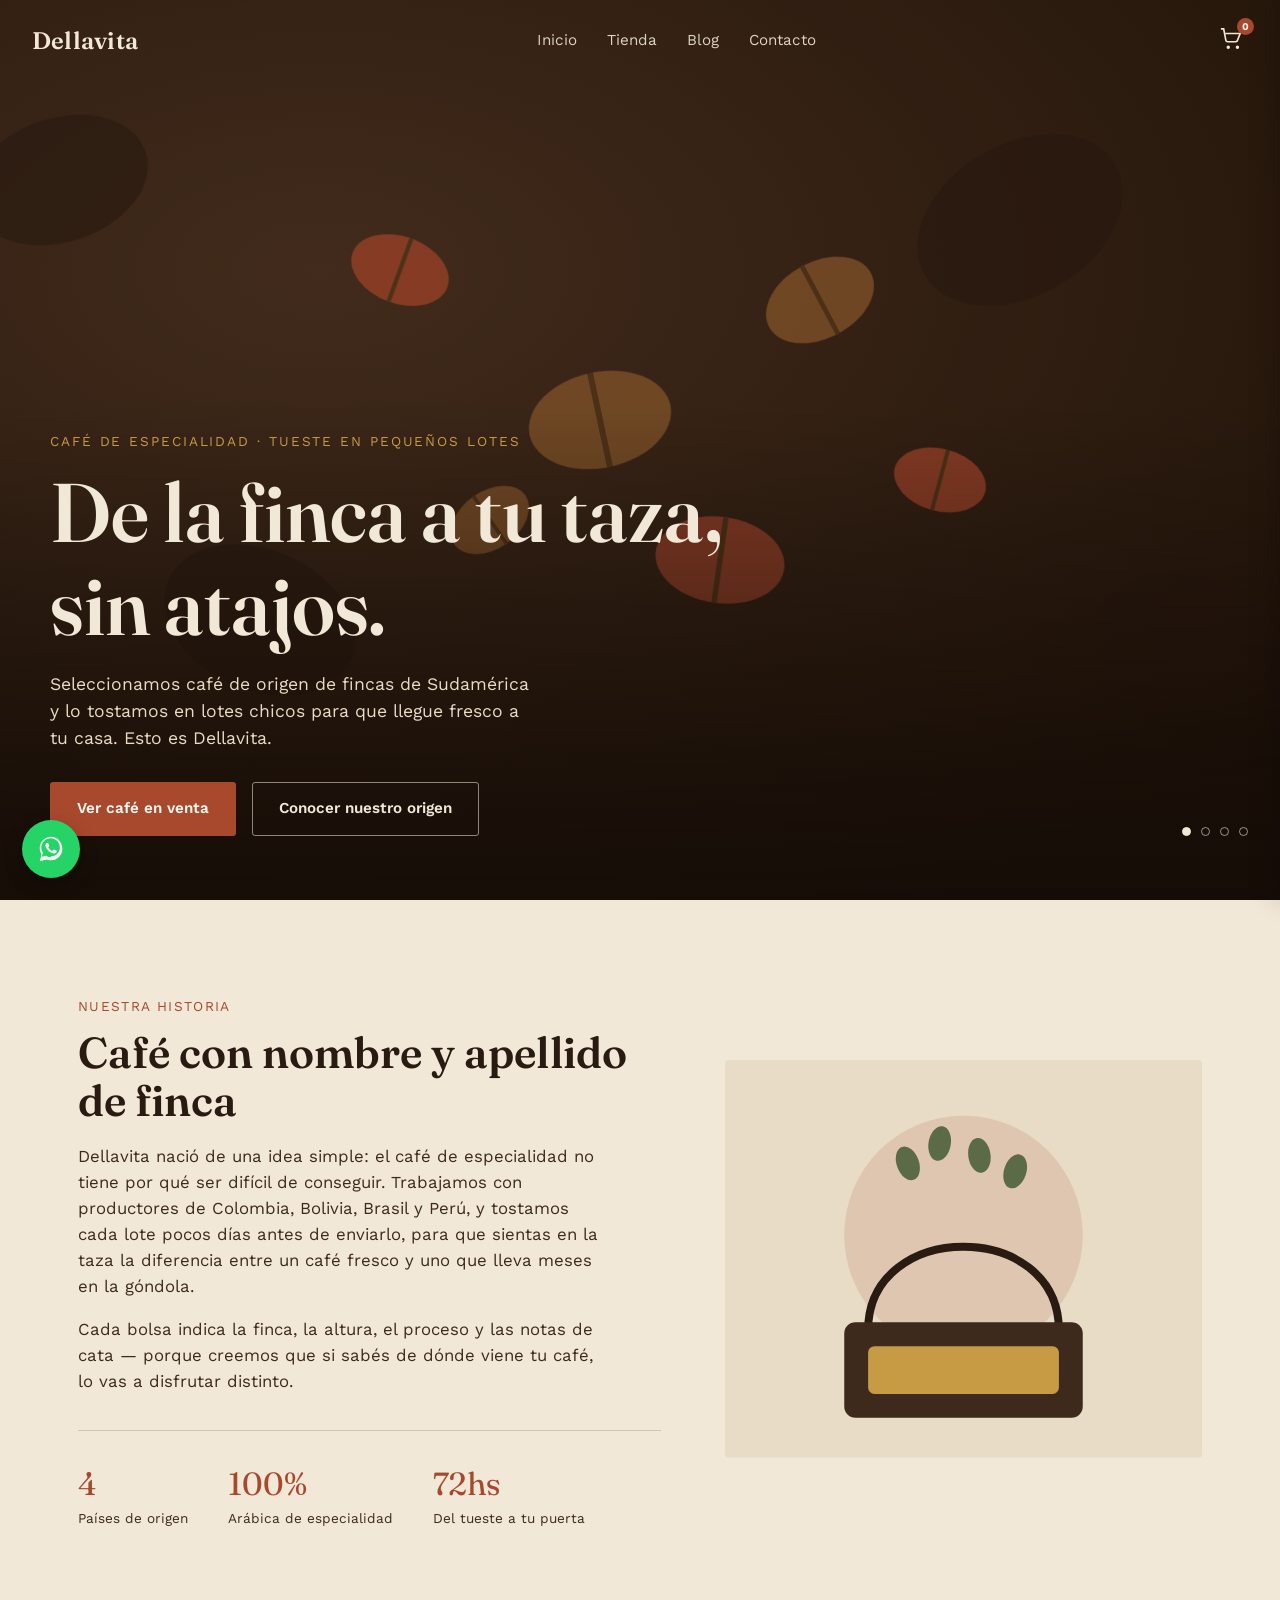
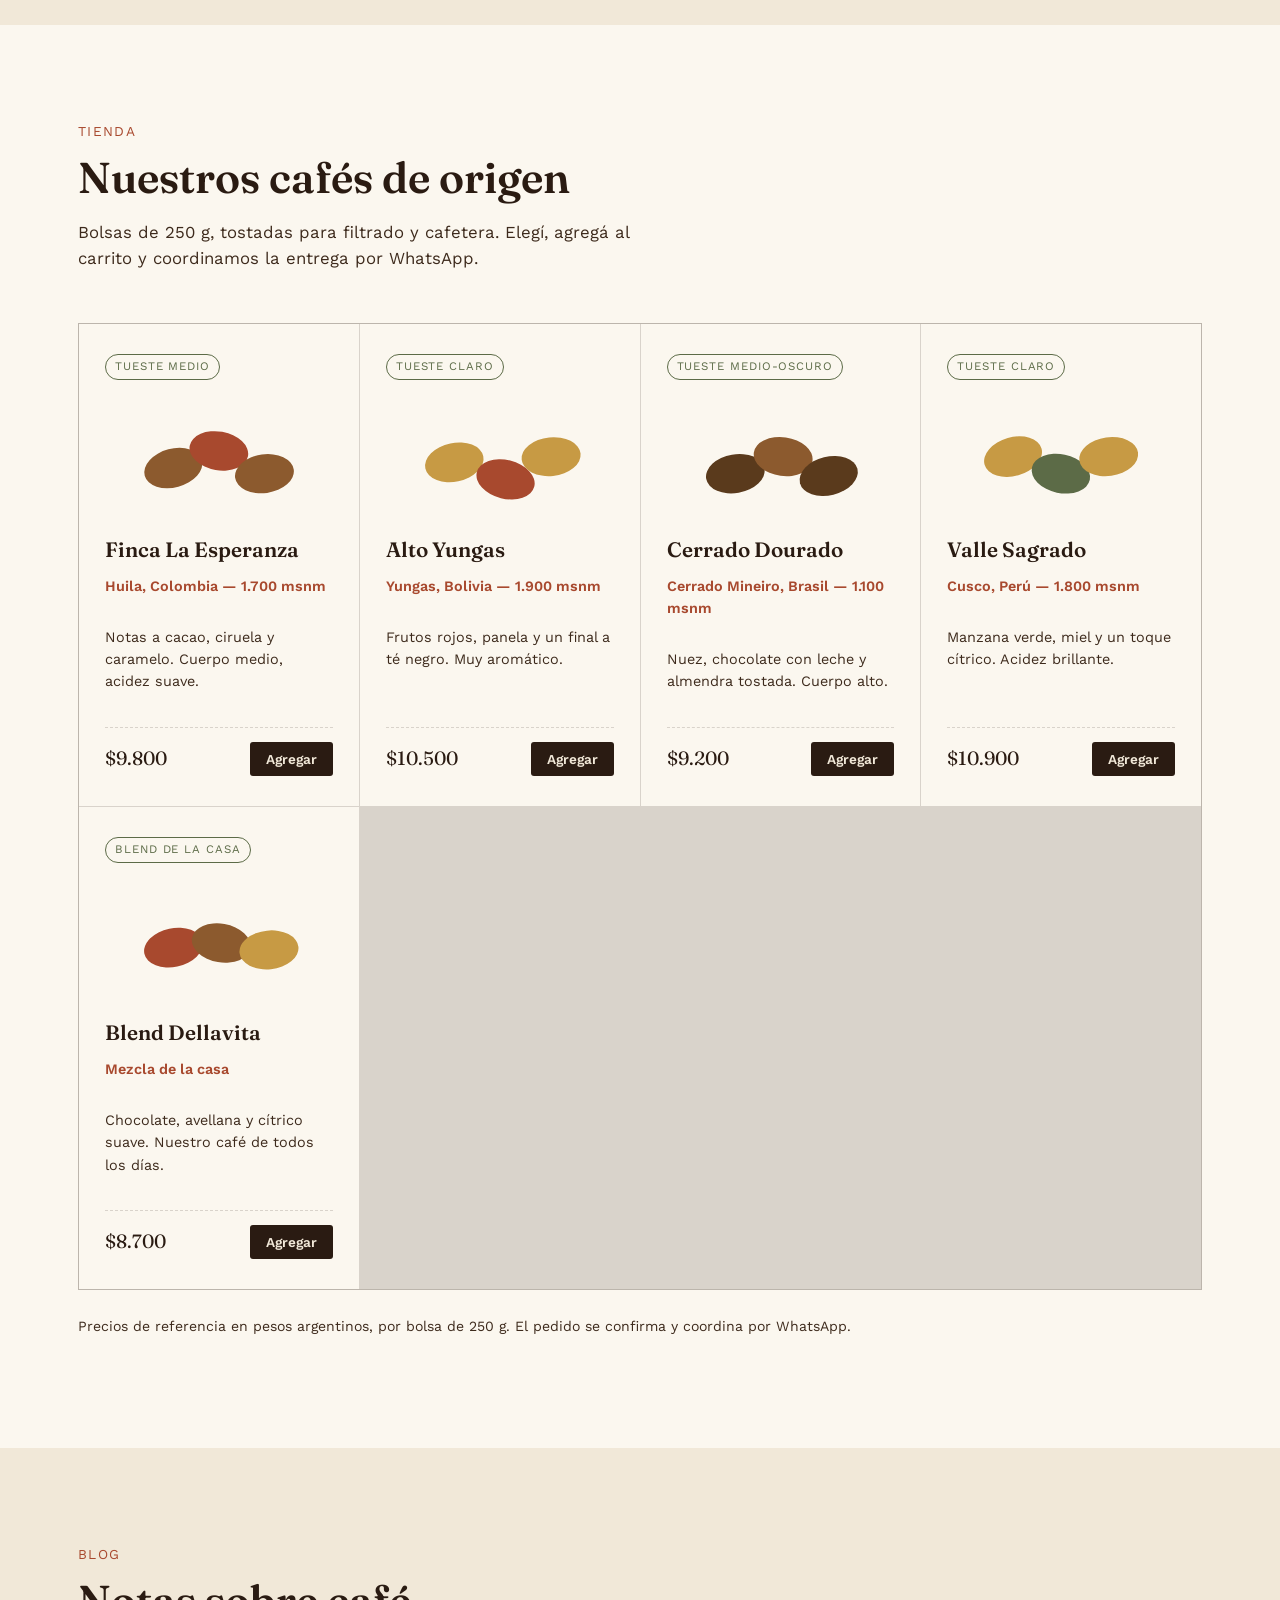
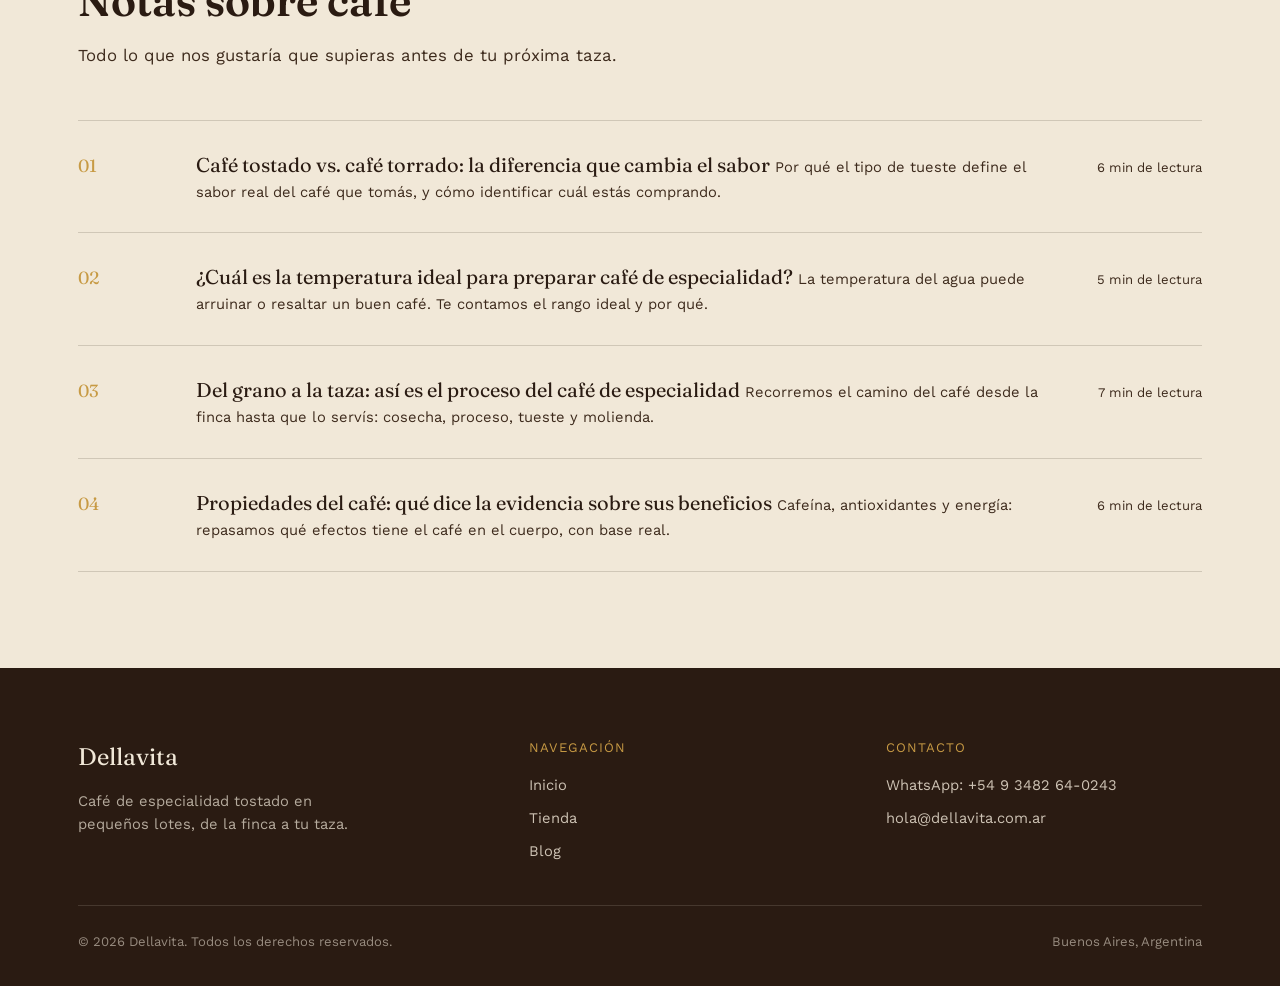
==== index.html @ b0b63f9c "Add files via upload" ====
<!DOCTYPE html>
<html lang="es-AR">
<head>
<meta charset="UTF-8">
<meta name="viewport" content="width=device-width, initial-scale=1.0">
<title>Dellavita | Café de especialidad de origen — de la finca a tu taza</title>
<meta name="description" content="Dellavita es café de especialidad tostado en pequeños lotes. Descubrí nuestros orígenes de Colombia, Bolivia, Brasil y Perú, comprá online y recibí tu pedido por WhatsApp.">
<meta name="keywords" content="café de especialidad, café de origen, comprar café online, tienda de café, café en grano, Dellavita">
<link rel="canonical" href="https://dellavita.example.com/">

<meta property="og:type" content="website">
<meta property="og:title" content="Dellavita | Café de especialidad de origen">
<meta property="og:description" content="Café de especialidad tostado en pequeños lotes, de la finca a tu taza. Conocé nuestros orígenes y comprá online.">
<meta property="og:locale" content="es_AR">
<meta name="twitter:card" content="summary_large_image">

<link rel="preconnect" href="https://fonts.googleapis.com">
<link rel="preconnect" href="https://fonts.gstatic.com" crossorigin>
<link href="https://fonts.googleapis.com/css2?family=Fraunces:ital,wght@0,500;0,600;0,700;1,500&family=Work+Sans:wght@400;500;600;700&display=swap" rel="stylesheet">
<link rel="stylesheet" href="css/style.css">

<script type="application/ld+json">
{
  "@context": "https://schema.org",
  "@type": "Organization",
  "name": "Dellavita",
  "description": "Café de especialidad tostado en pequeños lotes, de la finca a la taza.",
  "url": "https://dellavita.example.com/",
  "sameAs": [],
  "contactPoint": {
    "@type": "ContactPoint",
    "telephone": "+54-9-3482-64-0243",
    "contactType": "customer service"
  }
}
</script>
</head>
<body>

<nav class="site-nav">
  <a href="#" class="brand-mark">Dellavita</a>
  <ul class="nav-links">
    <li><a href="#inicio">Inicio</a></li>
    <li><a href="#tienda">Tienda</a></li>
    <li><a href="#blog">Blog</a></li>
    <li><a href="#contacto">Contacto</a></li>
  </ul>
  <div class="nav-right">
    <button class="cart-btn" aria-label="Abrir carrito">
      <svg width="22" height="22" viewBox="0 0 24 24" fill="none" stroke="currentColor" stroke-width="1.8"><circle cx="9" cy="21" r="1"/><circle cx="19" cy="21" r="1"/><path d="M1 1h3l2.4 12.4a2 2 0 0 0 2 1.6h8.7a2 2 0 0 0 2-1.6L22 6H6"/></svg>
      <span class="cart-count">0</span>
    </button>
  </div>
</nav>

<!-- ================= HERO / CARROUSEL ================= -->
<header class="hero" id="inicio">
  <div class="slide active">
    <svg viewBox="0 0 1600 900" preserveAspectRatio="xMidYMid slice" xmlns="http://www.w3.org/2000/svg">
      <defs>
        <radialGradient id="g1" cx="30%" cy="30%" r="80%">
          <stop offset="0%" stop-color="#4A3120"/>
          <stop offset="100%" stop-color="#241509"/>
        </radialGradient>
      </defs>
      <rect width="1600" height="900" fill="url(#g1)"/>
      <g fill="#2A1B12" opacity="0.55">
        <ellipse cx="220" cy="180" rx="90" ry="62" transform="rotate(-18 220 180)"/>
        <ellipse cx="420" cy="620" rx="100" ry="70" transform="rotate(24 420 620)"/>
        <ellipse cx="1180" cy="220" rx="110" ry="76" transform="rotate(-30 1180 220)"/>
        <ellipse cx="1350" cy="640" rx="95" ry="66" transform="rotate(12 1350 640)"/>
      </g>
      <g fill="#C79A44" opacity="0.85">
        <g transform="translate(760,420) rotate(-12)"><ellipse rx="72" ry="48" fill="#8C5A2E"/><path d="M0,-48 L0,48" stroke="#5A3A1C" stroke-width="6"/></g>
        <g transform="translate(560,270) rotate(20) scale(0.7)"><ellipse rx="72" ry="48" fill="#A8492E"/><path d="M0,-48 L0,48" stroke="#5A3A1C" stroke-width="6"/></g>
        <g transform="translate(980,300) rotate(-28) scale(0.8)"><ellipse rx="72" ry="48" fill="#8C5A2E"/><path d="M0,-48 L0,48" stroke="#5A3A1C" stroke-width="6"/></g>
        <g transform="translate(880,560) rotate(8) scale(0.9)"><ellipse rx="72" ry="48" fill="#A8492E"/><path d="M0,-48 L0,48" stroke="#5A3A1C" stroke-width="6"/></g>
        <g transform="translate(650,520) rotate(-35) scale(0.6)"><ellipse rx="72" ry="48" fill="#8C5A2E"/><path d="M0,-48 L0,48" stroke="#5A3A1C" stroke-width="6"/></g>
        <g transform="translate(1100,480) rotate(15) scale(0.65)"><ellipse rx="72" ry="48" fill="#A8492E"/><path d="M0,-48 L0,48" stroke="#5A3A1C" stroke-width="6"/></g>
      </g>
    </svg>
  </div>

  <div class="slide">
    <svg viewBox="0 0 1600 900" preserveAspectRatio="xMidYMid slice" xmlns="http://www.w3.org/2000/svg">
      <defs>
        <linearGradient id="sky" x1="0" y1="0" x2="0" y2="1">
          <stop offset="0%" stop-color="#C79A44"/>
          <stop offset="100%" stop-color="#E8DCC6"/>
        </linearGradient>
      </defs>
      <rect width="1600" height="900" fill="url(#sky)"/>
      <circle cx="1280" cy="200" r="90" fill="#F1E8D8" opacity="0.9"/>
      <polygon points="0,560 400,280 800,520 1150,300 1600,540 1600,900 0,900" fill="#5C6B47" opacity="0.9"/>
      <polygon points="0,650 350,430 750,610 1200,440 1600,640 1600,900 0,900" fill="#465236"/>
      <g fill="#2A1B12" opacity="0.85">
        <ellipse cx="230" cy="760" rx="16" ry="26"/>
        <ellipse cx="300" cy="790" rx="16" ry="26"/>
        <ellipse cx="380" cy="750" rx="16" ry="26"/>
        <ellipse cx="470" cy="800" rx="16" ry="26"/>
        <ellipse cx="560" cy="760" rx="16" ry="26"/>
        <ellipse cx="650" cy="800" rx="16" ry="26"/>
        <ellipse cx="740" cy="750" rx="16" ry="26"/>
        <ellipse cx="830" cy="790" rx="16" ry="26"/>
        <ellipse cx="920" cy="760" rx="16" ry="26"/>
        <ellipse cx="1010" cy="800" rx="16" ry="26"/>
        <ellipse cx="1100" cy="750" rx="16" ry="26"/>
        <ellipse cx="1190" cy="790" rx="16" ry="26"/>
        <ellipse cx="1280" cy="760" rx="16" ry="26"/>
        <ellipse cx="1370" cy="800" rx="16" ry="26"/>
      </g>
    </svg>
  </div>

  <div class="slide">
    <svg viewBox="0 0 1600 900" preserveAspectRatio="xMidYMid slice" xmlns="http://www.w3.org/2000/svg">
      <rect width="1600" height="900" fill="#33220F"/>
      <g stroke="#F1E8D8" stroke-width="4" fill="none" opacity="0.9">
        <path d="M700,180 C650,120 850,120 800,180" />
      </g>
      <path d="M760,180 Q800,340 800,420" stroke="#C79A44" stroke-width="10" fill="none" opacity="0.9"/>
      <ellipse cx="800" cy="170" rx="34" ry="20" fill="#3D2A1C"/>
      <path d="M660,420 h280 l-24,220 a40,40 0 0 1 -40,36 h-152 a40,40 0 0 1 -40,-36 z" fill="#E8DCC6"/>
      <path d="M700,460 h200 l-16,170 a24,24 0 0 1 -24,22 h-120 a24,24 0 0 1 -24,-22 z" fill="#4A3120"/>
      <path d="M940,470 c60,0 60,90 0,90" stroke="#E8DCC6" stroke-width="18" fill="none"/>
      <rect x="640" y="640" width="320" height="26" rx="6" fill="#A8492E"/>
      <g opacity="0.55" stroke="#F1E8D8" stroke-width="6" fill="none">
        <path d="M760,60 C740,20 780,20 760,-10"/>
        <path d="M800,50 C780,10 820,10 800,-20"/>
        <path d="M840,60 C820,20 860,20 840,-10"/>
      </g>
    </svg>
  </div>

  <div class="slide">
    <svg viewBox="0 0 1600 900" preserveAspectRatio="xMidYMid slice" xmlns="http://www.w3.org/2000/svg">
      <rect width="1600" height="900" fill="#4A3120"/>
      <rect x="0" y="620" width="1600" height="280" fill="#33220F"/>
      <ellipse cx="800" cy="640" rx="480" ry="40" fill="#241509"/>
      <g>
        <rect x="480" y="440" width="130" height="200" rx="18" fill="#A8492E"/>
        <circle cx="545" cy="420" r="60" fill="#E8DCC6"/>
        <rect x="500" y="640" width="90" height="60" fill="#3D2A1C"/>
        <ellipse cx="620" cy="470" rx="30" ry="60" fill="#C79A44"/>
      </g>
      <g>
        <rect x="960" y="470" width="130" height="170" rx="18" fill="#5C6B47"/>
        <circle cx="1025" cy="450" r="58" fill="#E8DCC6"/>
        <rect x="980" y="640" width="90" height="60" fill="#3D2A1C"/>
        <ellipse cx="1105" cy="500" rx="28" ry="55" fill="#C79A44"/>
      </g>
      <rect x="700" y="600" width="220" height="26" rx="8" fill="#2A1B12"/>
      <circle cx="760" cy="600" r="34" fill="#F1E8D8" opacity="0.9"/>
      <circle cx="860" cy="600" r="34" fill="#F1E8D8" opacity="0.9"/>
    </svg>
  </div>

  <div class="hero-content">
    <div class="wrap">
      <span class="hero-eyebrow">Café de especialidad · Tueste en pequeños lotes</span>
      <h1 class="hero-title">De la finca a tu taza, sin atajos.</h1>
      <p class="hero-sub">Seleccionamos café de origen de fincas de Sudamérica y lo tostamos en lotes chicos para que llegue fresco a tu casa. Esto es Dellavita.</p>
      <div class="hero-ctas">
        <a href="#tienda" class="btn btn-primary">Ver café en venta</a>
        <a href="#historia" class="btn btn-outline">Conocer nuestro origen</a>
      </div>
    </div>
  </div>

  <div class="carousel-controls"></div>
</header>

<!-- ================= HISTORIA ================= -->
<section class="story" id="historia">
  <div class="wrap">
    <div class="story-copy">
      <span class="section-eyebrow">Nuestra historia</span>
      <h2 class="section-title">Café con nombre y apellido de finca</h2>
      <p>Dellavita nació de una idea simple: el café de especialidad no tiene por qué ser difícil de conseguir. Trabajamos con productores de Colombia, Bolivia, Brasil y Perú, y tostamos cada lote pocos días antes de enviarlo, para que sientas en la taza la diferencia entre un café fresco y uno que lleva meses en la góndola.</p>
      <p>Cada bolsa indica la finca, la altura, el proceso y las notas de cata — porque creemos que si sabés de dónde viene tu café, lo vas a disfrutar distinto.</p>
      <div class="story-stats">
        <div>
          <div class="stat-num">4</div>
          <div class="stat-label">Países de origen</div>
        </div>
        <div>
          <div class="stat-num">100%</div>
          <div class="stat-label">Arábica de especialidad</div>
        </div>
        <div>
          <div class="stat-num">72hs</div>
          <div class="stat-label">Del tueste a tu puerta</div>
        </div>
      </div>
    </div>
    <div class="story-art">
      <svg viewBox="0 0 600 500" xmlns="http://www.w3.org/2000/svg">
        <rect width="600" height="500" fill="#E8DCC6" rx="4"/>
        <circle cx="300" cy="220" r="150" fill="#A8492E" opacity="0.15"/>
        <path d="M180,340 C180,200 420,200 420,340" stroke="#2A1B12" stroke-width="10" fill="none"/>
        <rect x="150" y="330" width="300" height="120" rx="14" fill="#3D2A1C"/>
        <rect x="180" y="360" width="240" height="60" rx="8" fill="#C79A44"/>
        <g fill="#5C6B47">
          <ellipse cx="230" cy="130" rx="14" ry="22" transform="rotate(-20 230 130)"/>
          <ellipse cx="270" cy="105" rx="14" ry="22" transform="rotate(10 270 105)"/>
          <ellipse cx="320" cy="120" rx="14" ry="22" transform="rotate(-8 320 120)"/>
          <ellipse cx="365" cy="140" rx="14" ry="22" transform="rotate(18 365 140)"/>
        </g>
      </svg>
    </div>
  </div>
</section>

<!-- ================= TIENDA ================= -->
<section class="shop" id="tienda">
  <div class="wrap">
    <div class="section-head">
      <span class="section-eyebrow">Tienda</span>
      <h2 class="section-title">Nuestros cafés de origen</h2>
      <p class="section-sub">Bolsas de 250 g, tostadas para filtrado y cafetera. Elegí, agregá al carrito y coordinamos la entrega por WhatsApp.</p>
    </div>

    <div class="product-row">

      <article class="product-card">
        <span class="product-badge">Tueste medio</span>
        <div class="product-art">
          <svg viewBox="0 0 200 130" xmlns="http://www.w3.org/2000/svg">
            <ellipse cx="60" cy="65" rx="26" ry="17" fill="#8C5A2E" transform="rotate(-15 60 65)"/>
            <ellipse cx="100" cy="50" rx="26" ry="17" fill="#A8492E" transform="rotate(10 100 50)"/>
            <ellipse cx="140" cy="70" rx="26" ry="17" fill="#8C5A2E" transform="rotate(-8 140 70)"/>
          </svg>
        </div>
        <h3 class="product-name">Finca La Esperanza</h3>
        <div class="product-origin">Huila, Colombia — 1.700 msnm</div>
        <p class="product-notes">Notas a cacao, ciruela y caramelo. Cuerpo medio, acidez suave.</p>
        <div class="product-foot">
          <span class="product-price">$9.800</span>
          <button class="add-btn" data-id="finca-la-esperanza" data-name="Finca La Esperanza (250 g)" data-price="9800">Agregar</button>
        </div>
      </article>

      <article class="product-card">
        <span class="product-badge">Tueste claro</span>
        <div class="product-art">
          <svg viewBox="0 0 200 130" xmlns="http://www.w3.org/2000/svg">
            <ellipse cx="60" cy="60" rx="26" ry="17" fill="#C79A44" transform="rotate(-12 60 60)"/>
            <ellipse cx="105" cy="75" rx="26" ry="17" fill="#A8492E" transform="rotate(14 105 75)"/>
            <ellipse cx="145" cy="55" rx="26" ry="17" fill="#C79A44" transform="rotate(-6 145 55)"/>
          </svg>
        </div>
        <h3 class="product-name">Alto Yungas</h3>
        <div class="product-origin">Yungas, Bolivia — 1.900 msnm</div>
        <p class="product-notes">Frutos rojos, panela y un final a té negro. Muy aromático.</p>
        <div class="product-foot">
          <span class="product-price">$10.500</span>
          <button class="add-btn" data-id="alto-yungas" data-name="Alto Yungas (250 g)" data-price="10500">Agregar</button>
        </div>
      </article>

      <article class="product-card">
        <span class="product-badge">Tueste medio-oscuro</span>
        <div class="product-art">
          <svg viewBox="0 0 200 130" xmlns="http://www.w3.org/2000/svg">
            <ellipse cx="60" cy="70" rx="26" ry="17" fill="#5A3A1C" transform="rotate(-10 60 70)"/>
            <ellipse cx="102" cy="55" rx="26" ry="17" fill="#8C5A2E" transform="rotate(8 102 55)"/>
            <ellipse cx="142" cy="72" rx="26" ry="17" fill="#5A3A1C" transform="rotate(-14 142 72)"/>
          </svg>
        </div>
        <h3 class="product-name">Cerrado Dourado</h3>
        <div class="product-origin">Cerrado Mineiro, Brasil — 1.100 msnm</div>
        <p class="product-notes">Nuez, chocolate con leche y almendra tostada. Cuerpo alto.</p>
        <div class="product-foot">
          <span class="product-price">$9.200</span>
          <button class="add-btn" data-id="cerrado-dourado" data-name="Cerrado Dourado (250 g)" data-price="9200">Agregar</button>
        </div>
      </article>

      <article class="product-card">
        <span class="product-badge">Tueste claro</span>
        <div class="product-art">
          <svg viewBox="0 0 200 130" xmlns="http://www.w3.org/2000/svg">
            <ellipse cx="58" cy="55" rx="26" ry="17" fill="#C79A44" transform="rotate(-16 58 55)"/>
            <ellipse cx="100" cy="70" rx="26" ry="17" fill="#5C6B47" transform="rotate(12 100 70)"/>
            <ellipse cx="142" cy="55" rx="26" ry="17" fill="#C79A44" transform="rotate(-8 142 55)"/>
          </svg>
        </div>
        <h3 class="product-name">Valle Sagrado</h3>
        <div class="product-origin">Cusco, Perú — 1.800 msnm</div>
        <p class="product-notes">Manzana verde, miel y un toque cítrico. Acidez brillante.</p>
        <div class="product-foot">
          <span class="product-price">$10.900</span>
          <button class="add-btn" data-id="valle-sagrado" data-name="Valle Sagrado (250 g)" data-price="10900">Agregar</button>
        </div>
      </article>

      <article class="product-card">
        <span class="product-badge">Blend de la casa</span>
        <div class="product-art">
          <svg viewBox="0 0 200 130" xmlns="http://www.w3.org/2000/svg">
            <ellipse cx="60" cy="62" rx="26" ry="17" fill="#A8492E" transform="rotate(-12 60 62)"/>
            <ellipse cx="102" cy="58" rx="26" ry="17" fill="#8C5A2E" transform="rotate(10 102 58)"/>
            <ellipse cx="144" cy="64" rx="26" ry="17" fill="#C79A44" transform="rotate(-6 144 64)"/>
          </svg>
        </div>
        <h3 class="product-name">Blend Dellavita</h3>
        <div class="product-origin">Mezcla de la casa</div>
        <p class="product-notes">Chocolate, avellana y cítrico suave. Nuestro café de todos los días.</p>
        <div class="product-foot">
          <span class="product-price">$8.700</span>
          <button class="add-btn" data-id="blend-dellavita" data-name="Blend Dellavita (250 g)" data-price="8700">Agregar</button>
        </div>
      </article>

    </div>
    <p class="shop-note">Precios de referencia en pesos argentinos, por bolsa de 250 g. El pedido se confirma y coordina por WhatsApp.</p>
  </div>
</section>

<!-- ================= BLOG ================= -->
<section class="blog" id="blog">
  <div class="wrap">
    <div class="section-head">
      <span class="section-eyebrow">Blog</span>
      <h2 class="section-title">Notas sobre café</h2>
      <p class="section-sub">Todo lo que nos gustaría que supieras antes de tu próxima taza.</p>
    </div>
    <div class="blog-list">
      <a class="blog-row" href="blog/tostado-vs-torrado.html">
        <span class="blog-row-num">01</span>
        <span>
          <span class="blog-row-title">Café tostado vs. café torrado: la diferencia que cambia el sabor</span>
          <span class="blog-row-excerpt">Por qué el tipo de tueste define el sabor real del café que tomás, y cómo identificar cuál estás comprando.</span>
        </span>
        <span class="blog-row-meta">6 min de lectura</span>
      </a>
      <a class="blog-row" href="blog/temperatura-ideal-del-cafe.html">
        <span class="blog-row-num">02</span>
        <span>
          <span class="blog-row-title">¿Cuál es la temperatura ideal para preparar café de especialidad?</span>
          <span class="blog-row-excerpt">La temperatura del agua puede arruinar o resaltar un buen café. Te contamos el rango ideal y por qué.</span>
        </span>
        <span class="blog-row-meta">5 min de lectura</span>
      </a>
      <a class="blog-row" href="blog/proceso-del-cafe.html">
        <span class="blog-row-num">03</span>
        <span>
          <span class="blog-row-title">Del grano a la taza: así es el proceso del café de especialidad</span>
          <span class="blog-row-excerpt">Recorremos el camino del café desde la finca hasta que lo servís: cosecha, proceso, tueste y molienda.</span>
        </span>
        <span class="blog-row-meta">7 min de lectura</span>
      </a>
      <a class="blog-row" href="blog/propiedades-del-cafe.html">
        <span class="blog-row-num">04</span>
        <span>
          <span class="blog-row-title">Propiedades del café: qué dice la evidencia sobre sus beneficios</span>
          <span class="blog-row-excerpt">Cafeína, antioxidantes y energía: repasamos qué efectos tiene el café en el cuerpo, con base real.</span>
        </span>
        <span class="blog-row-meta">6 min de lectura</span>
      </a>
    </div>
  </div>
</section>

<!-- ================= FOOTER ================= -->
<footer class="site-footer" id="contacto">
  <div class="wrap">
    <div class="footer-grid">
      <div>
        <div class="footer-brand">Dellavita</div>
        <p class="footer-tag">Café de especialidad tostado en pequeños lotes, de la finca a tu taza.</p>
      </div>
      <div>
        <div class="footer-heading">Navegación</div>
        <ul class="footer-list">
          <li><a href="#inicio">Inicio</a></li>
          <li><a href="#tienda">Tienda</a></li>
          <li><a href="#blog">Blog</a></li>
        </ul>
      </div>
      <div>
        <div class="footer-heading">Contacto</div>
        <ul class="footer-list">
          <li><a href="https://wa.me/5493482640243" target="_blank" rel="noopener">WhatsApp: +54 9 3482 64-0243</a></li>
          <li><a href="mailto:hola@dellavita.com.ar">hola@dellavita.com.ar</a></li>
        </ul>
      </div>
    </div>
    <div class="footer-bottom">
      <span>© <span id="year"></span> Dellavita. Todos los derechos reservados.</span>
      <span>Buenos Aires, Argentina</span>
    </div>
  </div>
</footer>

<!-- ================= WHATSAPP FLOTANTE ================= -->
<a class="wa-float" href="https://wa.me/5493482640243?text=Hola%20Dellavita!%20Quiero%20hacer%20una%20consulta." target="_blank" rel="noopener" aria-label="Escribinos por WhatsApp">
  <svg viewBox="0 0 32 32" fill="#fff" xmlns="http://www.w3.org/2000/svg"><path d="M16.02 3C9.4 3 4 8.4 4 15.02c0 2.5.7 4.83 1.9 6.82L4 29l7.35-1.85a11.94 11.94 0 0 0 4.67.94h.01c6.62 0 12.02-5.4 12.02-12.02C28.05 8.4 22.65 3 16.02 3zm0 21.86h-.01a9.9 9.9 0 0 1-5.05-1.38l-.36-.21-4.36 1.1 1.16-4.25-.24-.44a9.86 9.86 0 0 1-1.51-5.26c0-5.46 4.45-9.9 9.92-9.9 2.65 0 5.14 1.03 7.01 2.9a9.85 9.85 0 0 1 2.9 6.99c0 5.47-4.45 9.45-9.46 9.45zm5.43-7.4c-.3-.15-1.76-.87-2.03-.97-.27-.1-.47-.15-.67.15-.2.3-.77.97-.94 1.17-.17.2-.35.22-.65.07-.3-.15-1.24-.46-2.36-1.46-.87-.78-1.46-1.74-1.63-2.03-.17-.3-.02-.46.13-.61.13-.13.3-.35.45-.52.15-.17.2-.3.3-.5.1-.2.05-.37-.02-.52-.07-.15-.67-1.62-.92-2.22-.24-.58-.49-.5-.67-.51h-.57c-.2 0-.52.07-.79.37-.27.3-1.04 1.02-1.04 2.48 0 1.46 1.07 2.87 1.22 3.07.15.2 2.1 3.2 5.08 4.49.71.31 1.26.49 1.69.63.71.23 1.36.2 1.87.12.57-.08 1.76-.72 2.01-1.42.25-.7.25-1.3.17-1.42-.07-.13-.27-.2-.57-.35z"/></svg>
</a>

<!-- ================= CARRITO ================= -->
<div class="cart-overlay"></div>
<aside class="cart-drawer" aria-label="Carrito de compras">
  <div class="cart-head">
    <h3>Tu carrito</h3>
    <button class="cart-close" aria-label="Cerrar carrito">&times;</button>
  </div>
  <div class="cart-items"></div>
  <div class="cart-foot">
    <div class="cart-total">
      <span>Total</span>
      <span class="cart-total-value">$0</span>
    </div>
    <button class="checkout-btn" disabled>
      Finalizar pedido por WhatsApp
    </button>
    <p class="cart-hint">Te va a abrir WhatsApp con el detalle de tu pedido listo para enviar.</p>
  </div>
</aside>

<script src="js/main.js"></script>
<script>document.getElementById("year").textContent = new Date().getFullYear();</script>
</body>
</html>
---- css/style.css ----
/* ============================================================
   Dellavita — Café de especialidad
   Design tokens
   ============================================================ */
:root {
  --espresso: #2A1B12;
  --espresso-soft: #3D2A1C;
  --parchment: #F1E8D8;
  --parchment-soft: #E8DCC6;
  --clay: #A8492E;
  --clay-dark: #7E361F;
  --moss: #5C6B47;
  --crema: #C79A44;
  --cream-white: #FBF7EF;
  --line: rgba(42, 27, 18, 0.16);

  --font-display: "Fraunces", "Iowan Old Style", Georgia, serif;
  --font-body: "Work Sans", "Segoe UI", sans-serif;

  --max-width: 1180px;
  --radius-sm: 3px;
}

* { box-sizing: border-box; }
html { scroll-behavior: smooth; }

@media (prefers-reduced-motion: reduce) {
  html { scroll-behavior: auto; }
  * { animation-duration: 0.01ms !important; animation-iteration-count: 1 !important; transition-duration: 0.01ms !important; }
}

body {
  margin: 0;
  font-family: var(--font-body);
  background: var(--cream-white);
  color: var(--espresso);
  line-height: 1.55;
  -webkit-font-smoothing: antialiased;
}

img { max-width: 100%; display: block; }
a { color: inherit; }
.wrap { max-width: var(--max-width); margin: 0 auto; padding: 0 28px; }

h1, h2, h3, h4 { font-family: var(--font-display); font-weight: 600; margin: 0; line-height: 1.12; }

button { font-family: var(--font-body); cursor: pointer; }

:focus-visible {
  outline: 2px solid var(--clay);
  outline-offset: 3px;
}

/* ---------- Nav ---------- */
.site-nav {
  position: fixed;
  top: 0; left: 0; right: 0;
  z-index: 60;
  display: flex;
  align-items: center;
  justify-content: space-between;
  padding: 22px 32px;
  transition: background 0.35s ease, padding 0.35s ease, box-shadow 0.35s ease;
}
.site-nav.solid {
  background: var(--cream-white);
  padding: 14px 32px;
  box-shadow: 0 1px 0 var(--line);
}
.brand-mark {
  font-family: var(--font-display);
  font-size: 1.5rem;
  font-weight: 600;
  letter-spacing: 0.01em;
  color: var(--parchment);
  text-decoration: none;
  transition: color 0.35s ease;
}
.site-nav.solid .brand-mark { color: var(--espresso); }
.nav-links {
  display: flex;
  gap: 30px;
  list-style: none;
  margin: 0; padding: 0;
  font-size: 0.95rem;
}
.nav-links a {
  text-decoration: none;
  color: var(--parchment);
  transition: color 0.35s ease, opacity 0.2s ease;
  opacity: 0.9;
}
.nav-links a:hover { opacity: 1; }
.site-nav.solid .nav-links a { color: var(--espresso); }

.nav-right { display: flex; align-items: center; gap: 22px; }

.cart-btn {
  position: relative;
  background: none;
  border: none;
  color: var(--parchment);
  transition: color 0.35s ease;
  padding: 6px;
}
.site-nav.solid .cart-btn { color: var(--espresso); }
.cart-count {
  position: absolute;
  top: -4px; right: -6px;
  background: var(--clay);
  color: var(--cream-white);
  font-size: 0.65rem;
  min-width: 17px; height: 17px;
  border-radius: 50%;
  display: flex; align-items: center; justify-content: center;
  font-weight: 700;
}

/* ---------- Hero / Carousel ---------- */
.hero {
  position: relative;
  height: 100vh;
  min-height: 560px;
  overflow: hidden;
  background: var(--espresso);
}
.slide {
  position: absolute;
  inset: 0;
  opacity: 0;
  transition: opacity 1.1s ease;
}
.slide.active { opacity: 1; z-index: 1; }
.slide svg { width: 100%; height: 100%; }
.hero::after {
  content: "";
  position: absolute; inset: 0;
  background: linear-gradient(180deg, rgba(20,12,7,0.15) 0%, rgba(20,12,7,0.15) 45%, rgba(20,12,7,0.88) 100%);
  z-index: 2;
  pointer-events: none;
}
.hero-content {
  position: absolute;
  left: 0; right: 0; bottom: 0;
  z-index: 3;
  padding: 0 32px 64px;
}
.hero-content .wrap { padding: 0; max-width: var(--max-width); margin: 0 auto; }
.hero-eyebrow {
  color: var(--crema);
  font-size: 0.85rem;
  letter-spacing: 0.14em;
  text-transform: uppercase;
  margin-bottom: 14px;
  display: block;
}
.hero-title {
  color: var(--parchment);
  font-size: clamp(2.6rem, 7vw, 5.2rem);
  max-width: 780px;
  margin-bottom: 18px;
}
.hero-sub {
  color: var(--parchment-soft);
  font-size: 1.1rem;
  max-width: 480px;
  margin-bottom: 30px;
}
.hero-ctas { display: flex; gap: 16px; flex-wrap: wrap; }

.btn {
  display: inline-block;
  padding: 14px 26px;
  border-radius: var(--radius-sm);
  text-decoration: none;
  font-size: 0.95rem;
  font-weight: 600;
  border: 1px solid transparent;
  transition: transform 0.18s ease, background 0.2s ease, color 0.2s ease, border-color .2s ease;
}
.btn:hover { transform: translateY(-1px); }
.btn-primary { background: var(--clay); color: var(--cream-white); }
.btn-primary:hover { background: var(--clay-dark); }
.btn-outline { background: transparent; color: var(--parchment); border-color: rgba(241,232,216,0.55); }
.btn-outline:hover { border-color: var(--parchment); }
.btn-dark { background: var(--espresso); color: var(--parchment); }
.btn-dark:hover { background: var(--espresso-soft); }

.carousel-controls {
  position: absolute;
  right: 32px; bottom: 64px;
  z-index: 4;
  display: flex;
  gap: 10px;
}
.dot {
  width: 9px; height: 9px;
  border-radius: 50%;
  border: 1px solid var(--parchment);
  background: transparent;
  padding: 0;
  opacity: 0.6;
  transition: opacity .2s ease, background .2s ease;
}
.dot.active { background: var(--parchment); opacity: 1; }

/* ---------- Section basics ---------- */
section { padding: 96px 0; }
.section-head { max-width: 620px; margin-bottom: 52px; }
.section-eyebrow {
  color: var(--clay);
  font-size: 0.85rem;
  letter-spacing: 0.1em;
  text-transform: uppercase;
  display: block;
  margin-bottom: 12px;
}
.section-title { font-size: clamp(1.9rem, 3.6vw, 2.7rem); }
.section-sub { margin-top: 16px; font-size: 1.05rem; color: var(--espresso-soft); max-width: 60ch; }

/* ---------- Story ---------- */
.story {
  background: var(--parchment);
}
.story .wrap {
  display: grid;
  grid-template-columns: 1.1fr 0.9fr;
  gap: 64px;
  align-items: center;
}
.story-art { width: 100%; }
.story-copy p { font-size: 1.05rem; color: var(--espresso-soft); max-width: 52ch; }
.story-stats {
  display: flex;
  gap: 40px;
  margin-top: 36px;
  padding-top: 28px;
  border-top: 1px solid var(--line);
}
.stat-num { font-family: var(--font-display); font-size: 2rem; color: var(--clay); }
.stat-label { font-size: 0.85rem; color: var(--espresso-soft); }

/* ---------- Shop ---------- */
.shop { background: var(--cream-white); }
.product-row {
  display: grid;
  grid-template-columns: repeat(auto-fit, minmax(240px, 1fr));
  gap: 1px;
  background: var(--line);
  border: 1px solid var(--line);
}
.product-card {
  background: var(--cream-white);
  padding: 30px 26px;
  display: flex;
  flex-direction: column;
  gap: 14px;
}
.product-badge {
  align-self: flex-start;
  font-size: 0.72rem;
  letter-spacing: 0.08em;
  text-transform: uppercase;
  color: var(--moss);
  border: 1px solid var(--moss);
  padding: 3px 9px;
  border-radius: 999px;
}
.product-art { height: 130px; }
.product-name { font-size: 1.3rem; }
.product-origin { font-size: 0.9rem; color: var(--clay); font-weight: 600; }
.product-notes { font-size: 0.9rem; color: var(--espresso-soft); flex-grow: 1; }
.product-foot {
  display: flex;
  align-items: center;
  justify-content: space-between;
  margin-top: 6px;
  padding-top: 14px;
  border-top: 1px dashed var(--line);
}
.product-price { font-family: var(--font-display); font-size: 1.2rem; }
.add-btn {
  background: var(--espresso);
  color: var(--parchment);
  border: none;
  padding: 9px 16px;
  border-radius: var(--radius-sm);
  font-size: 0.85rem;
  font-weight: 600;
  transition: background 0.2s ease;
}
.add-btn:hover { background: var(--clay); }
.shop-note {
  margin-top: 26px;
  font-size: 0.88rem;
  color: var(--espresso-soft);
}

/* ---------- Cart drawer ---------- */
.cart-overlay {
  position: fixed; inset: 0;
  background: rgba(20,12,7,0.45);
  z-index: 90;
  opacity: 0;
  pointer-events: none;
  transition: opacity 0.25s ease;
}
.cart-overlay.open { opacity: 1; pointer-events: auto; }

.cart-drawer {
  position: fixed;
  top: 0; right: 0; bottom: 0;
  width: min(400px, 92vw);
  background: var(--cream-white);
  z-index: 95;
  transform: translateX(100%);
  transition: transform 0.35s ease;
  display: flex;
  flex-direction: column;
  box-shadow: -8px 0 24px rgba(0,0,0,0.15);
}
.cart-drawer.open { transform: translateX(0); }
.cart-head {
  display: flex;
  align-items: center;
  justify-content: space-between;
  padding: 24px 26px;
  border-bottom: 1px solid var(--line);
}
.cart-head h3 { font-size: 1.3rem; }
.cart-close { background: none; border: none; font-size: 1.4rem; line-height: 1; color: var(--espresso); }
.cart-items {
  flex-grow: 1;
  overflow-y: auto;
  padding: 10px 26px;
}
.cart-empty { color: var(--espresso-soft); padding: 40px 0; text-align: center; font-size: 0.95rem; }
.cart-item {
  display: grid;
  grid-template-columns: 1fr auto;
  gap: 4px 12px;
  padding: 18px 0;
  border-bottom: 1px solid var(--line);
}
.cart-item-name { font-weight: 600; font-size: 0.95rem; }
.cart-item-price { font-size: 0.85rem; color: var(--espresso-soft); }
.qty-control {
  display: flex;
  align-items: center;
  gap: 10px;
  grid-column: 1 / 2;
}
.qty-control button {
  width: 24px; height: 24px;
  border: 1px solid var(--line);
  background: var(--cream-white);
  border-radius: 50%;
  font-size: 0.9rem;
  line-height: 1;
}
.cart-item-remove {
  justify-self: end;
  background: none; border: none;
  color: var(--clay);
  font-size: 0.8rem;
  text-decoration: underline;
}
.cart-foot {
  padding: 22px 26px 28px;
  border-top: 1px solid var(--line);
}
.cart-total {
  display: flex;
  justify-content: space-between;
  font-family: var(--font-display);
  font-size: 1.25rem;
  margin-bottom: 16px;
}
.checkout-btn {
  width: 100%;
  background: var(--moss);
  color: var(--cream-white);
  border: none;
  padding: 14px;
  border-radius: var(--radius-sm);
  font-weight: 600;
  font-size: 0.95rem;
  display: flex;
  align-items: center;
  justify-content: center;
  gap: 8px;
}
.checkout-btn:hover { background: #4b5838; }
.cart-hint { font-size: 0.78rem; color: var(--espresso-soft); margin-top: 10px; text-align: center; }

/* ---------- Blog ---------- */
.blog { background: var(--parchment); }
.blog-list { border-top: 1px solid var(--line); }
.blog-row {
  display: grid;
  grid-template-columns: 90px 1fr auto;
  gap: 28px;
  align-items: baseline;
  padding: 28px 0;
  border-bottom: 1px solid var(--line);
  text-decoration: none;
  color: var(--espresso);
}
.blog-row:hover .blog-row-title { color: var(--clay); }
.blog-row-num { font-family: var(--font-display); font-size: 1.1rem; color: var(--crema); }
.blog-row-title { font-size: 1.25rem; font-family: var(--font-display); transition: color 0.2s ease; margin-bottom: 6px; }
.blog-row-excerpt { font-size: 0.92rem; color: var(--espresso-soft); max-width: 60ch; }
.blog-row-meta { font-size: 0.82rem; color: var(--espresso-soft); white-space: nowrap; text-align: right; }

/* ---------- Footer ---------- */
.site-footer {
  background: var(--espresso);
  color: var(--parchment-soft);
  padding: 70px 0 34px;
}
.footer-grid {
  display: grid;
  grid-template-columns: 1.3fr 1fr 1fr;
  gap: 40px;
  padding-bottom: 42px;
  border-bottom: 1px solid rgba(241,232,216,0.14);
}
.footer-brand { font-family: var(--font-display); color: var(--parchment); font-size: 1.5rem; margin-bottom: 12px; }
.footer-tag { font-size: 0.92rem; max-width: 32ch; color: rgba(241,232,216,0.7); }
.footer-heading { font-size: 0.82rem; text-transform: uppercase; letter-spacing: 0.08em; color: var(--crema); margin-bottom: 16px; }
.footer-list { list-style: none; margin: 0; padding: 0; display: flex; flex-direction: column; gap: 10px; font-size: 0.92rem; }
.footer-list a { text-decoration: none; color: rgba(241,232,216,0.82); }
.footer-list a:hover { color: var(--parchment); }
.footer-bottom {
  display: flex;
  justify-content: space-between;
  flex-wrap: wrap;
  gap: 10px;
  padding-top: 26px;
  font-size: 0.82rem;
  color: rgba(241,232,216,0.55);
}

/* ---------- Floating WhatsApp ---------- */
.wa-float {
  position: fixed;
  left: 22px; bottom: 22px;
  z-index: 80;
  width: 58px; height: 58px;
  border-radius: 50%;
  background: #25D366;
  display: flex; align-items: center; justify-content: center;
  box-shadow: 0 6px 18px rgba(0,0,0,0.28);
  text-decoration: none;
  transition: transform 0.2s ease;
}
.wa-float:hover { transform: scale(1.07); }
.wa-float svg { width: 30px; height: 30px; }

/* ---------- Blog post page ---------- */
.post-hero {
  background: var(--espresso);
  color: var(--parchment);
  padding: 160px 0 60px;
}
.post-hero .section-eyebrow { color: var(--crema); }
.post-hero h1 { font-size: clamp(2rem, 4.5vw, 3rem); color: var(--parchment); max-width: 820px; }
.post-meta { margin-top: 18px; font-size: 0.9rem; color: rgba(241,232,216,0.7); }
.post-body { background: var(--cream-white); padding: 70px 0 100px; }
.post-body .wrap { max-width: 740px; }
.post-body h2 { font-size: 1.5rem; margin-top: 46px; margin-bottom: 16px; }
.post-body p { font-size: 1.05rem; color: var(--espresso-soft); margin: 0 0 18px; }
.post-body ul { color: var(--espresso-soft); font-size: 1.02rem; padding-left: 22px; }
.post-body li { margin-bottom: 8px; }
.post-nav {
  margin-top: 56px;
  padding-top: 26px;
  border-top: 1px solid var(--line);
  display: flex;
  justify-content: space-between;
  font-size: 0.9rem;
}
.post-nav a { text-decoration: none; color: var(--clay); font-weight: 600; }

/* ---------- Responsive ---------- */
@media (max-width: 900px) {
  .story .wrap { grid-template-columns: 1fr; }
  .story-art { order: -1; max-height: 260px; overflow: hidden; }
  .footer-grid { grid-template-columns: 1fr 1fr; }
}
@media (max-width: 640px) {
  .nav-links { display: none; }
  .hero-content { padding-bottom: 46px; }
  .carousel-controls { bottom: 26px; right: 24px; }
  .footer-grid { grid-template-columns: 1fr; }
  .blog-row { grid-template-columns: 1fr; gap: 6px; }
  .blog-row-meta { text-align: left; }
}
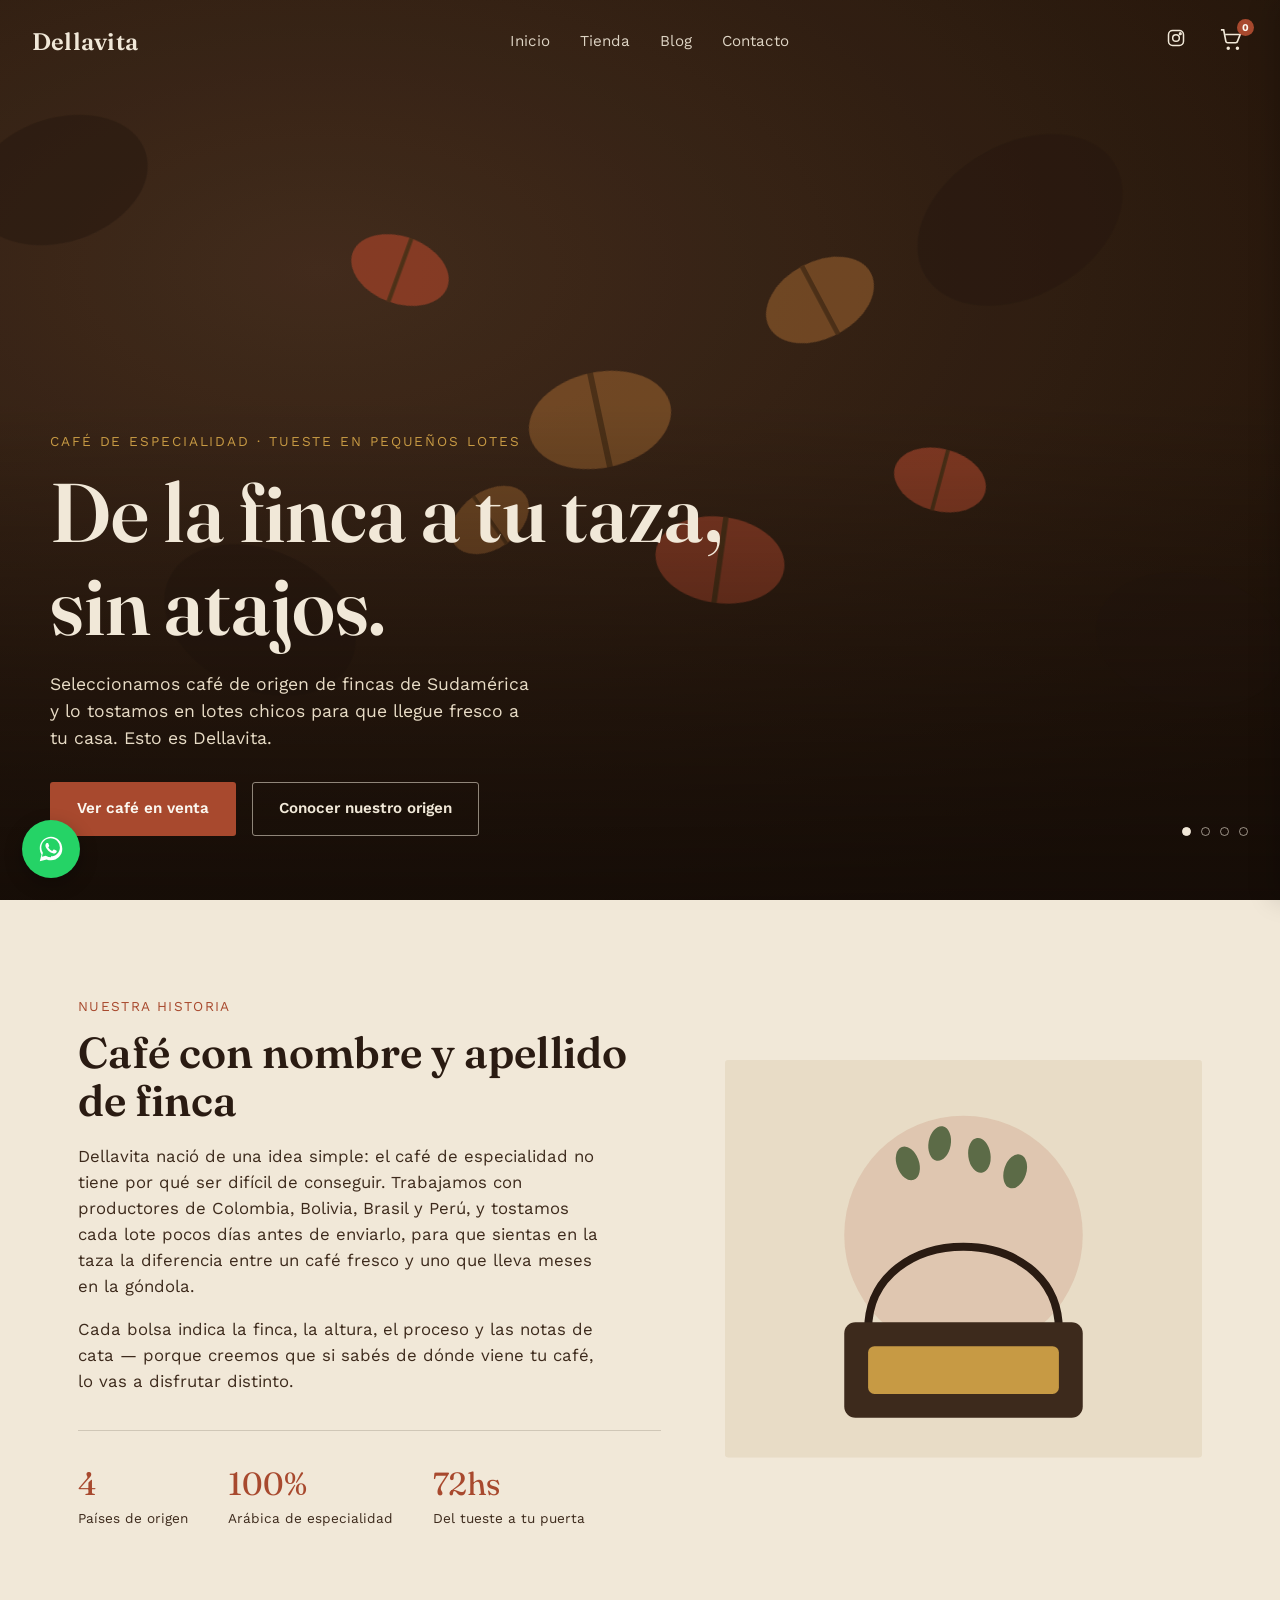
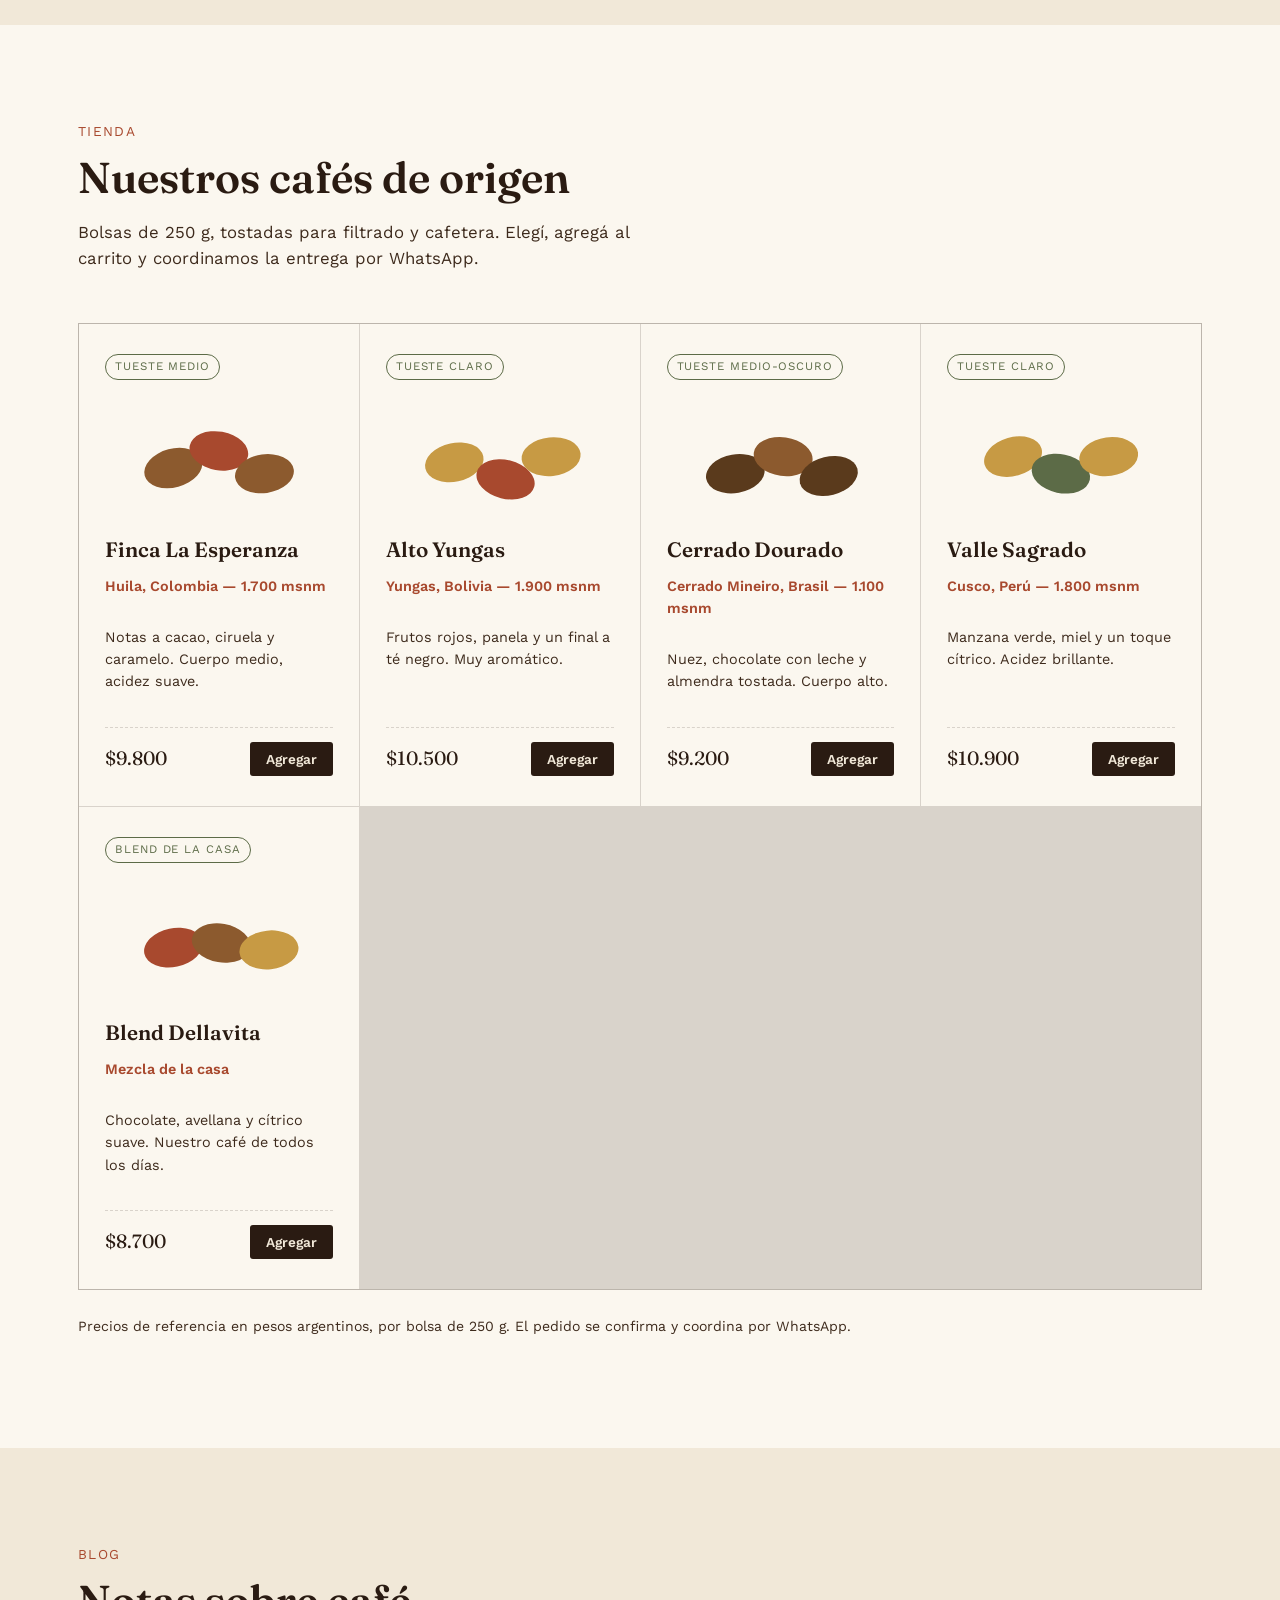
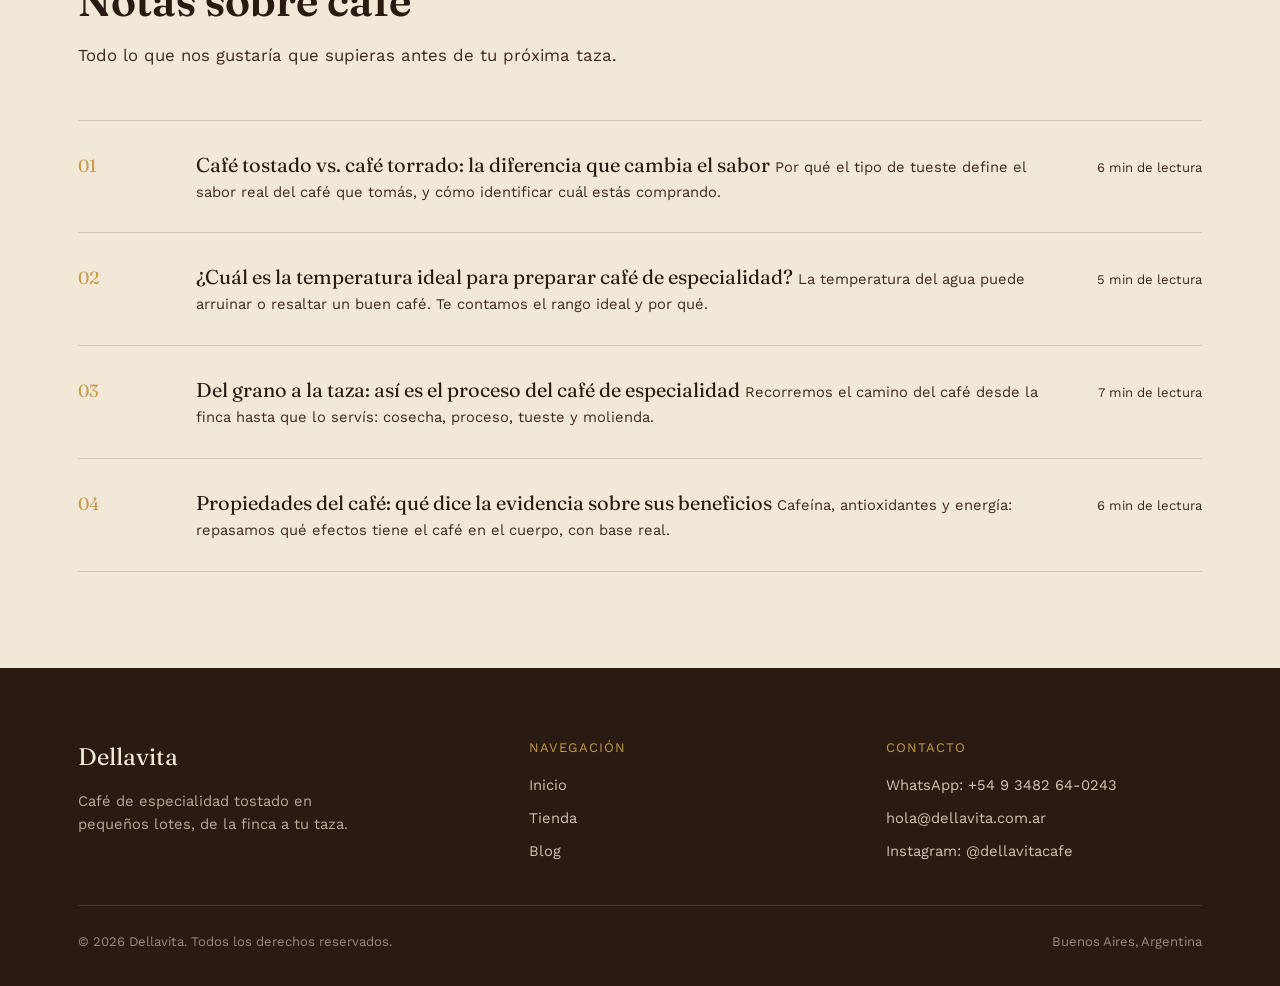
==== commit 2e0da9b2: "Actualiza index.html (Instagram + landing Dellavita)" ====
--- a/index.html
+++ b/index.html
@@ -46,6 +46,9 @@
     <li><a href="#contacto">Contacto</a></li>
   </ul>
   <div class="nav-right">
+    <a class="cart-btn" href="https://www.instagram.com/dellavitacafe/" target="_blank" rel="noopener" aria-label="Seguinos en Instagram">
+      <svg width="20" height="20" viewBox="0 0 24 24" fill="none" stroke="currentColor" stroke-width="1.8"><rect x="3" y="3" width="18" height="18" rx="5"/><circle cx="12" cy="12" r="4"/><circle cx="17.2" cy="6.8" r="1"/></svg>
+    </a>
     <button class="cart-btn" aria-label="Abrir carrito">
       <svg width="22" height="22" viewBox="0 0 24 24" fill="none" stroke="currentColor" stroke-width="1.8"><circle cx="9" cy="21" r="1"/><circle cx="19" cy="21" r="1"/><path d="M1 1h3l2.4 12.4a2 2 0 0 0 2 1.6h8.7a2 2 0 0 0 2-1.6L22 6H6"/></svg>
       <span class="cart-count">0</span>
@@ -383,6 +386,7 @@
         <ul class="footer-list">
           <li><a href="https://wa.me/5493482640243" target="_blank" rel="noopener">WhatsApp: +54 9 3482 64-0243</a></li>
           <li><a href="mailto:hola@dellavita.com.ar">hola@dellavita.com.ar</a></li>
+          <li><a href="https://www.instagram.com/dellavitacafe/" target="_blank" rel="noopener">Instagram: @dellavitacafe</a></li>
         </ul>
       </div>
     </div>
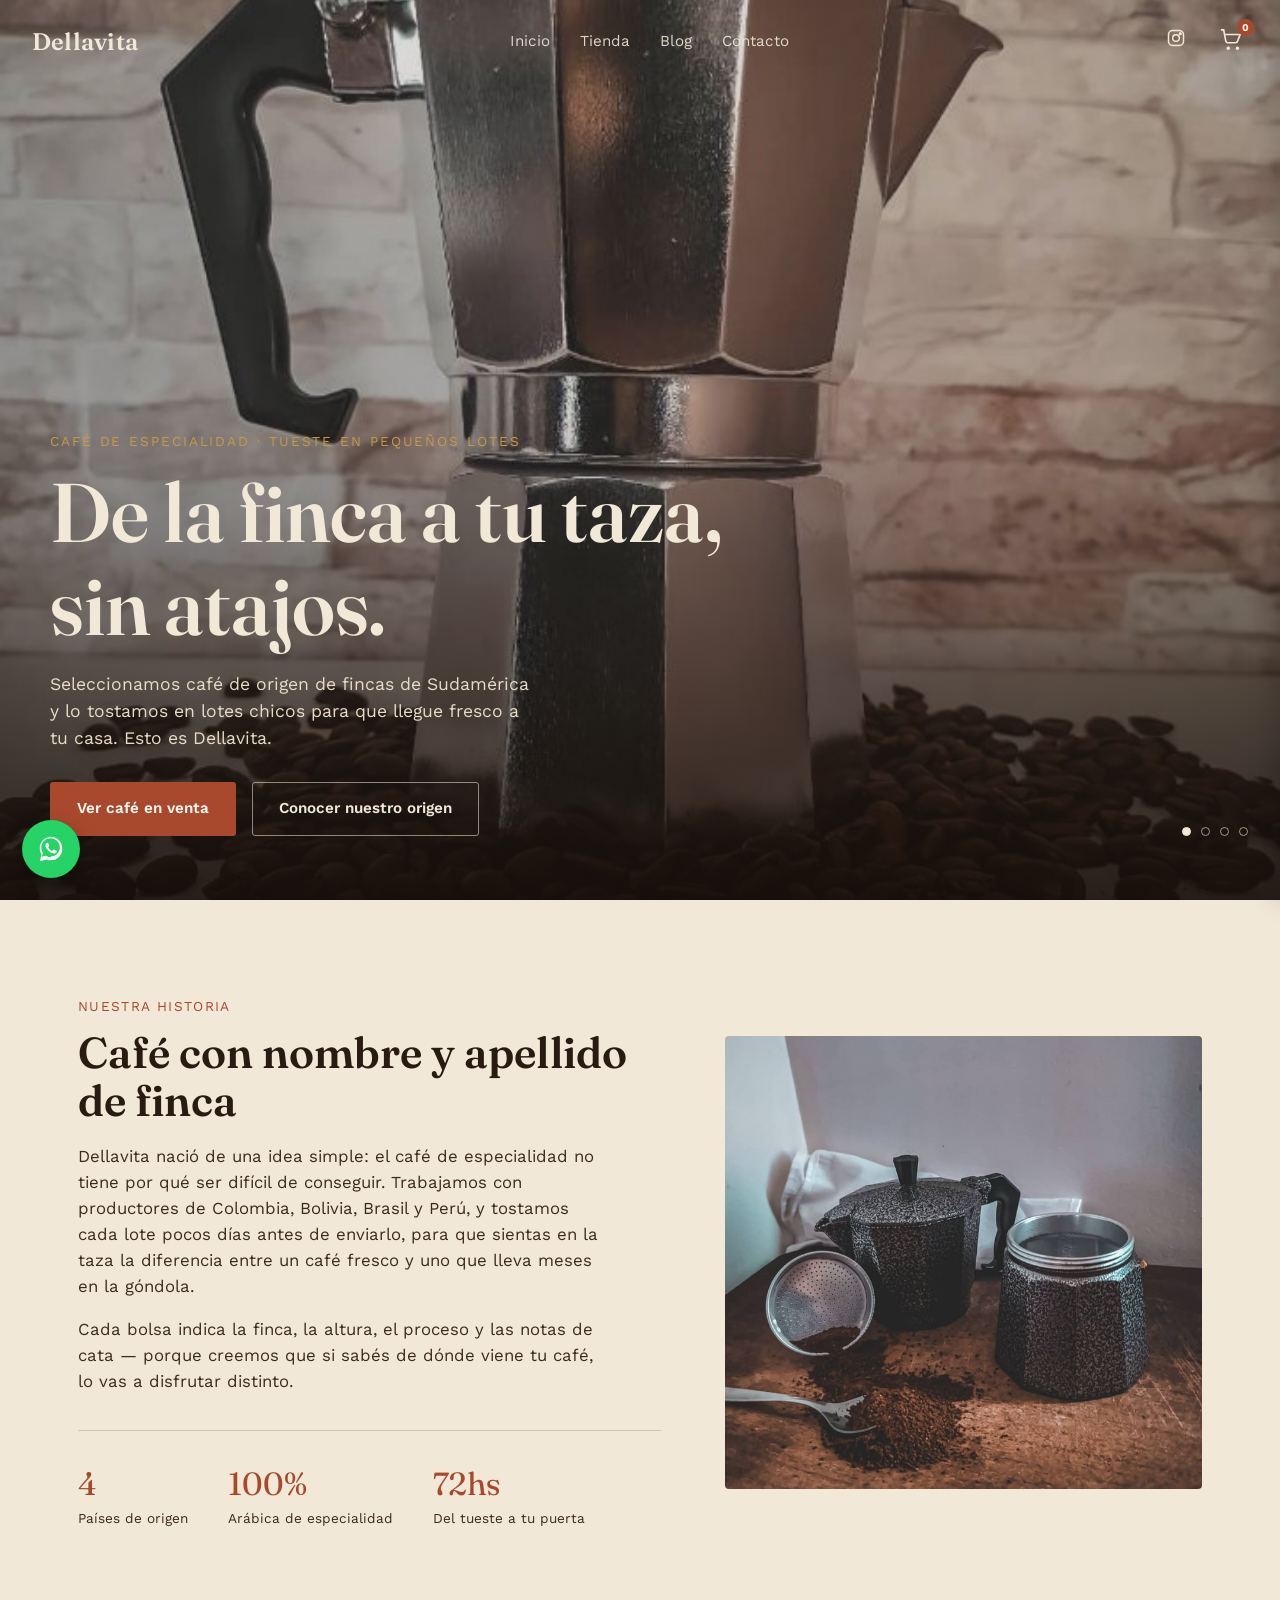
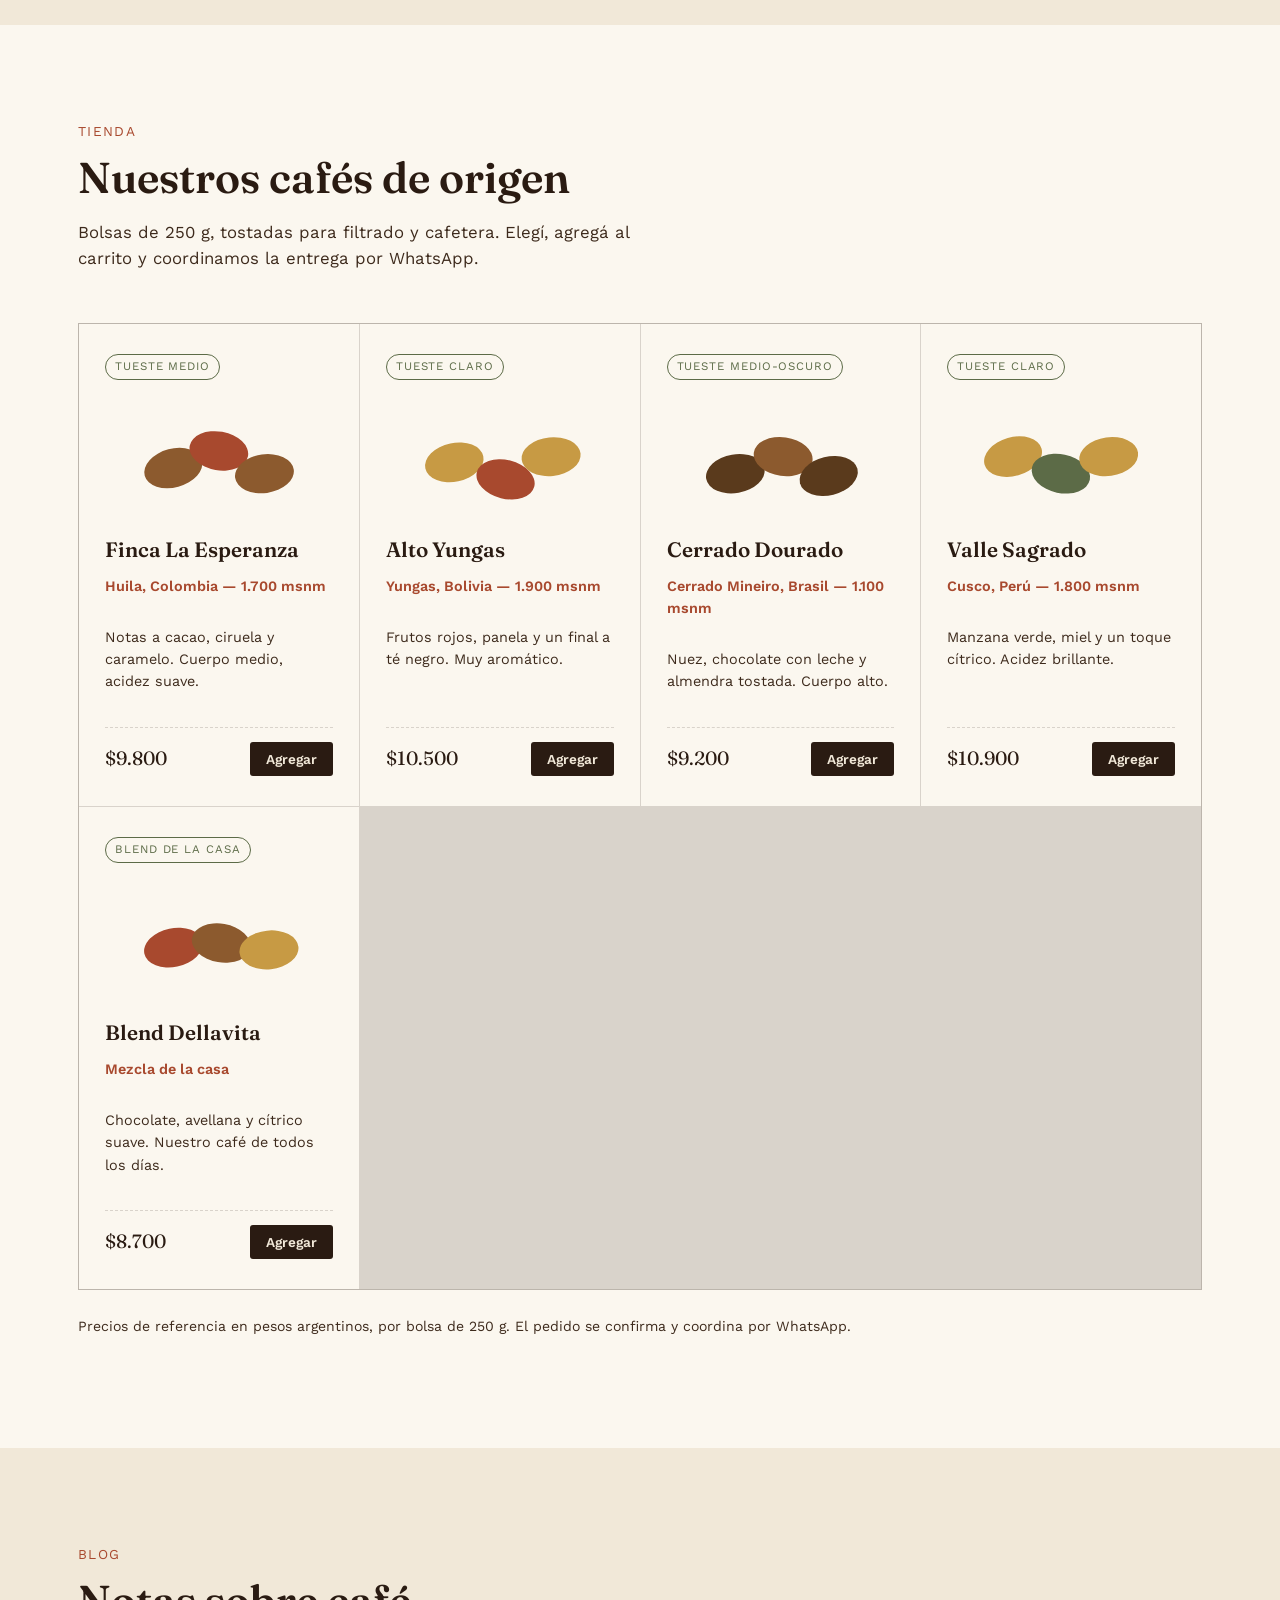
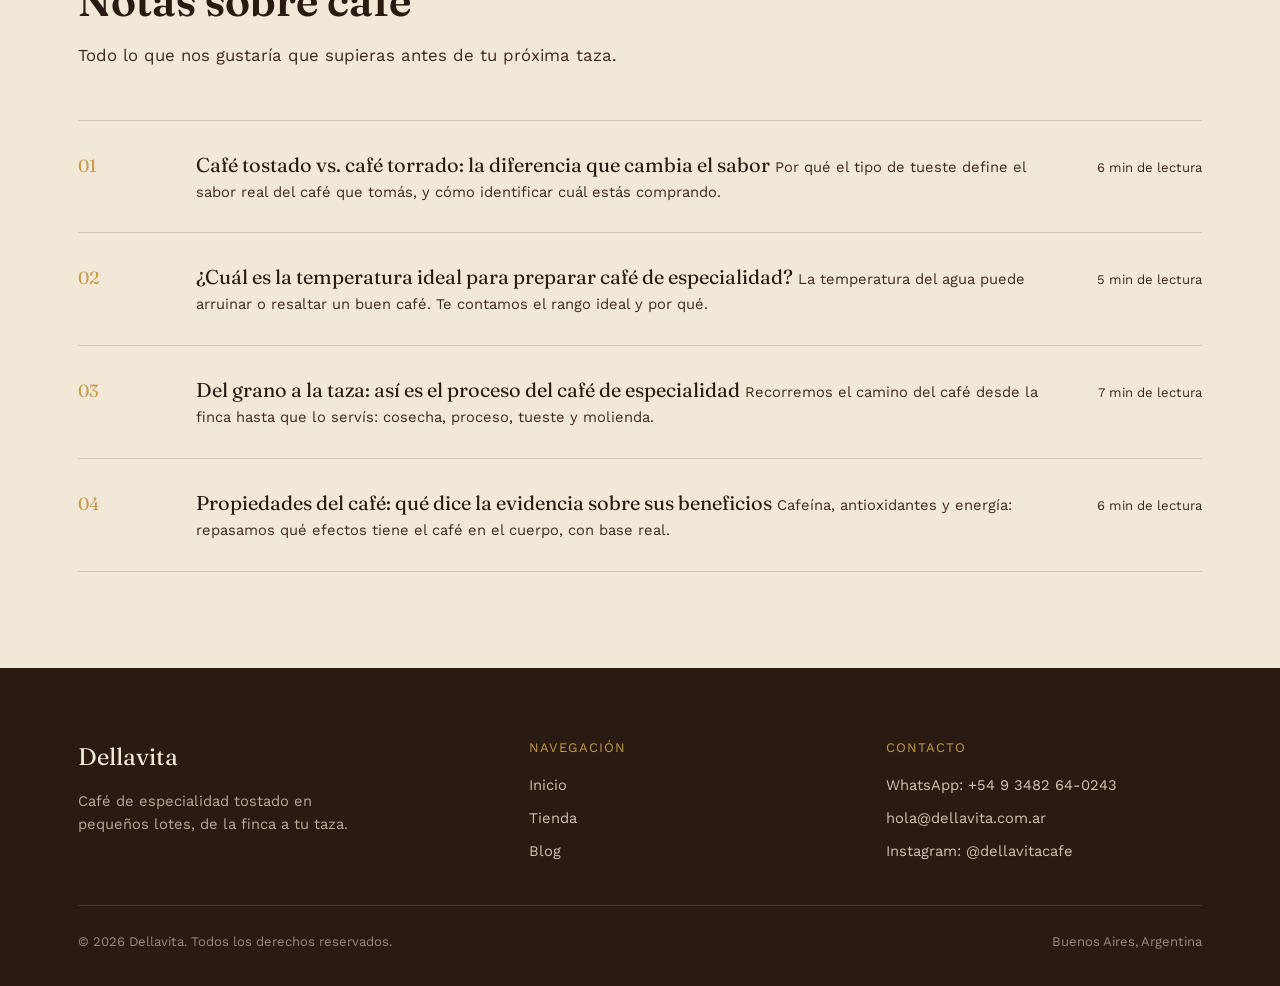
==== commit 6b7c4691: "Agrega fotos reales del producto y actualiza index.html" ====
--- a/index.html
+++ b/index.html
@@ -59,103 +59,19 @@
 <!-- ================= HERO / CARROUSEL ================= -->
 <header class="hero" id="inicio">
   <div class="slide active">
-    <svg viewBox="0 0 1600 900" preserveAspectRatio="xMidYMid slice" xmlns="http://www.w3.org/2000/svg">
-      <defs>
-        <radialGradient id="g1" cx="30%" cy="30%" r="80%">
-          <stop offset="0%" stop-color="#4A3120"/>
-          <stop offset="100%" stop-color="#241509"/>
-        </radialGradient>
-      </defs>
-      <rect width="1600" height="900" fill="url(#g1)"/>
-      <g fill="#2A1B12" opacity="0.55">
-        <ellipse cx="220" cy="180" rx="90" ry="62" transform="rotate(-18 220 180)"/>
-        <ellipse cx="420" cy="620" rx="100" ry="70" transform="rotate(24 420 620)"/>
-        <ellipse cx="1180" cy="220" rx="110" ry="76" transform="rotate(-30 1180 220)"/>
-        <ellipse cx="1350" cy="640" rx="95" ry="66" transform="rotate(12 1350 640)"/>
-      </g>
-      <g fill="#C79A44" opacity="0.85">
-        <g transform="translate(760,420) rotate(-12)"><ellipse rx="72" ry="48" fill="#8C5A2E"/><path d="M0,-48 L0,48" stroke="#5A3A1C" stroke-width="6"/></g>
-        <g transform="translate(560,270) rotate(20) scale(0.7)"><ellipse rx="72" ry="48" fill="#A8492E"/><path d="M0,-48 L0,48" stroke="#5A3A1C" stroke-width="6"/></g>
-        <g transform="translate(980,300) rotate(-28) scale(0.8)"><ellipse rx="72" ry="48" fill="#8C5A2E"/><path d="M0,-48 L0,48" stroke="#5A3A1C" stroke-width="6"/></g>
-        <g transform="translate(880,560) rotate(8) scale(0.9)"><ellipse rx="72" ry="48" fill="#A8492E"/><path d="M0,-48 L0,48" stroke="#5A3A1C" stroke-width="6"/></g>
-        <g transform="translate(650,520) rotate(-35) scale(0.6)"><ellipse rx="72" ry="48" fill="#8C5A2E"/><path d="M0,-48 L0,48" stroke="#5A3A1C" stroke-width="6"/></g>
-        <g transform="translate(1100,480) rotate(15) scale(0.65)"><ellipse rx="72" ry="48" fill="#A8492E"/><path d="M0,-48 L0,48" stroke="#5A3A1C" stroke-width="6"/></g>
-      </g>
-    </svg>
+    <img src="img/hero-cafetera-granos.jpg" alt="Cafetera moka rodeada de granos de café tostado" loading="eager">
   </div>
 
   <div class="slide">
-    <svg viewBox="0 0 1600 900" preserveAspectRatio="xMidYMid slice" xmlns="http://www.w3.org/2000/svg">
-      <defs>
-        <linearGradient id="sky" x1="0" y1="0" x2="0" y2="1">
-          <stop offset="0%" stop-color="#C79A44"/>
-          <stop offset="100%" stop-color="#E8DCC6"/>
-        </linearGradient>
-      </defs>
-      <rect width="1600" height="900" fill="url(#sky)"/>
-      <circle cx="1280" cy="200" r="90" fill="#F1E8D8" opacity="0.9"/>
-      <polygon points="0,560 400,280 800,520 1150,300 1600,540 1600,900 0,900" fill="#5C6B47" opacity="0.9"/>
-      <polygon points="0,650 350,430 750,610 1200,440 1600,640 1600,900 0,900" fill="#465236"/>
-      <g fill="#2A1B12" opacity="0.85">
-        <ellipse cx="230" cy="760" rx="16" ry="26"/>
-        <ellipse cx="300" cy="790" rx="16" ry="26"/>
-        <ellipse cx="380" cy="750" rx="16" ry="26"/>
-        <ellipse cx="470" cy="800" rx="16" ry="26"/>
-        <ellipse cx="560" cy="760" rx="16" ry="26"/>
-        <ellipse cx="650" cy="800" rx="16" ry="26"/>
-        <ellipse cx="740" cy="750" rx="16" ry="26"/>
-        <ellipse cx="830" cy="790" rx="16" ry="26"/>
-        <ellipse cx="920" cy="760" rx="16" ry="26"/>
-        <ellipse cx="1010" cy="800" rx="16" ry="26"/>
-        <ellipse cx="1100" cy="750" rx="16" ry="26"/>
-        <ellipse cx="1190" cy="790" rx="16" ry="26"/>
-        <ellipse cx="1280" cy="760" rx="16" ry="26"/>
-        <ellipse cx="1370" cy="800" rx="16" ry="26"/>
-      </g>
-    </svg>
+    <img src="img/prensa-francesa-aire-libre.jpg" alt="Café preparado en prensa francesa, disfrutado al aire libre en el campo" loading="lazy">
   </div>
 
   <div class="slide">
-    <svg viewBox="0 0 1600 900" preserveAspectRatio="xMidYMid slice" xmlns="http://www.w3.org/2000/svg">
-      <rect width="1600" height="900" fill="#33220F"/>
-      <g stroke="#F1E8D8" stroke-width="4" fill="none" opacity="0.9">
-        <path d="M700,180 C650,120 850,120 800,180" />
-      </g>
-      <path d="M760,180 Q800,340 800,420" stroke="#C79A44" stroke-width="10" fill="none" opacity="0.9"/>
-      <ellipse cx="800" cy="170" rx="34" ry="20" fill="#3D2A1C"/>
-      <path d="M660,420 h280 l-24,220 a40,40 0 0 1 -40,36 h-152 a40,40 0 0 1 -40,-36 z" fill="#E8DCC6"/>
-      <path d="M700,460 h200 l-16,170 a24,24 0 0 1 -24,22 h-120 a24,24 0 0 1 -24,-22 z" fill="#4A3120"/>
-      <path d="M940,470 c60,0 60,90 0,90" stroke="#E8DCC6" stroke-width="18" fill="none"/>
-      <rect x="640" y="640" width="320" height="26" rx="6" fill="#A8492E"/>
-      <g opacity="0.55" stroke="#F1E8D8" stroke-width="6" fill="none">
-        <path d="M760,60 C740,20 780,20 760,-10"/>
-        <path d="M800,50 C780,10 820,10 800,-20"/>
-        <path d="M840,60 C820,20 860,20 840,-10"/>
-      </g>
-    </svg>
+    <img src="img/preparacion-cafetera.jpg" alt="Café espumando dentro de una cafetera moka en preparación" loading="lazy">
   </div>
 
   <div class="slide">
-    <svg viewBox="0 0 1600 900" preserveAspectRatio="xMidYMid slice" xmlns="http://www.w3.org/2000/svg">
-      <rect width="1600" height="900" fill="#4A3120"/>
-      <rect x="0" y="620" width="1600" height="280" fill="#33220F"/>
-      <ellipse cx="800" cy="640" rx="480" ry="40" fill="#241509"/>
-      <g>
-        <rect x="480" y="440" width="130" height="200" rx="18" fill="#A8492E"/>
-        <circle cx="545" cy="420" r="60" fill="#E8DCC6"/>
-        <rect x="500" y="640" width="90" height="60" fill="#3D2A1C"/>
-        <ellipse cx="620" cy="470" rx="30" ry="60" fill="#C79A44"/>
-      </g>
-      <g>
-        <rect x="960" y="470" width="130" height="170" rx="18" fill="#5C6B47"/>
-        <circle cx="1025" cy="450" r="58" fill="#E8DCC6"/>
-        <rect x="980" y="640" width="90" height="60" fill="#3D2A1C"/>
-        <ellipse cx="1105" cy="500" rx="28" ry="55" fill="#C79A44"/>
-      </g>
-      <rect x="700" y="600" width="220" height="26" rx="8" fill="#2A1B12"/>
-      <circle cx="760" cy="600" r="34" fill="#F1E8D8" opacity="0.9"/>
-      <circle cx="860" cy="600" r="34" fill="#F1E8D8" opacity="0.9"/>
-    </svg>
+    <img src="img/cafe-molido.jpg" alt="Café recién molido junto a la cafetera" loading="lazy">
   </div>
 
   <div class="hero-content">
@@ -197,19 +113,7 @@
       </div>
     </div>
     <div class="story-art">
-      <svg viewBox="0 0 600 500" xmlns="http://www.w3.org/2000/svg">
-        <rect width="600" height="500" fill="#E8DCC6" rx="4"/>
-        <circle cx="300" cy="220" r="150" fill="#A8492E" opacity="0.15"/>
-        <path d="M180,340 C180,200 420,200 420,340" stroke="#2A1B12" stroke-width="10" fill="none"/>
-        <rect x="150" y="330" width="300" height="120" rx="14" fill="#3D2A1C"/>
-        <rect x="180" y="360" width="240" height="60" rx="8" fill="#C79A44"/>
-        <g fill="#5C6B47">
-          <ellipse cx="230" cy="130" rx="14" ry="22" transform="rotate(-20 230 130)"/>
-          <ellipse cx="270" cy="105" rx="14" ry="22" transform="rotate(10 270 105)"/>
-          <ellipse cx="320" cy="120" rx="14" ry="22" transform="rotate(-8 320 120)"/>
-          <ellipse cx="365" cy="140" rx="14" ry="22" transform="rotate(18 365 140)"/>
-        </g>
-      </svg>
+      <img src="img/cafetera-colador.jpg" alt="Cafetera moka con colador y café molido listos para preparar" style="width:100%;height:auto;border-radius:4px;">
     </div>
   </div>
 </section>
--- a/css/style.css
+++ b/css/style.css
@@ -132,6 +132,7 @@
 }
 .slide.active { opacity: 1; z-index: 1; }
 .slide svg { width: 100%; height: 100%; }
+.slide img { width: 100%; height: 100%; object-fit: cover; }
 .hero::after {
   content: "";
   position: absolute; inset: 0;
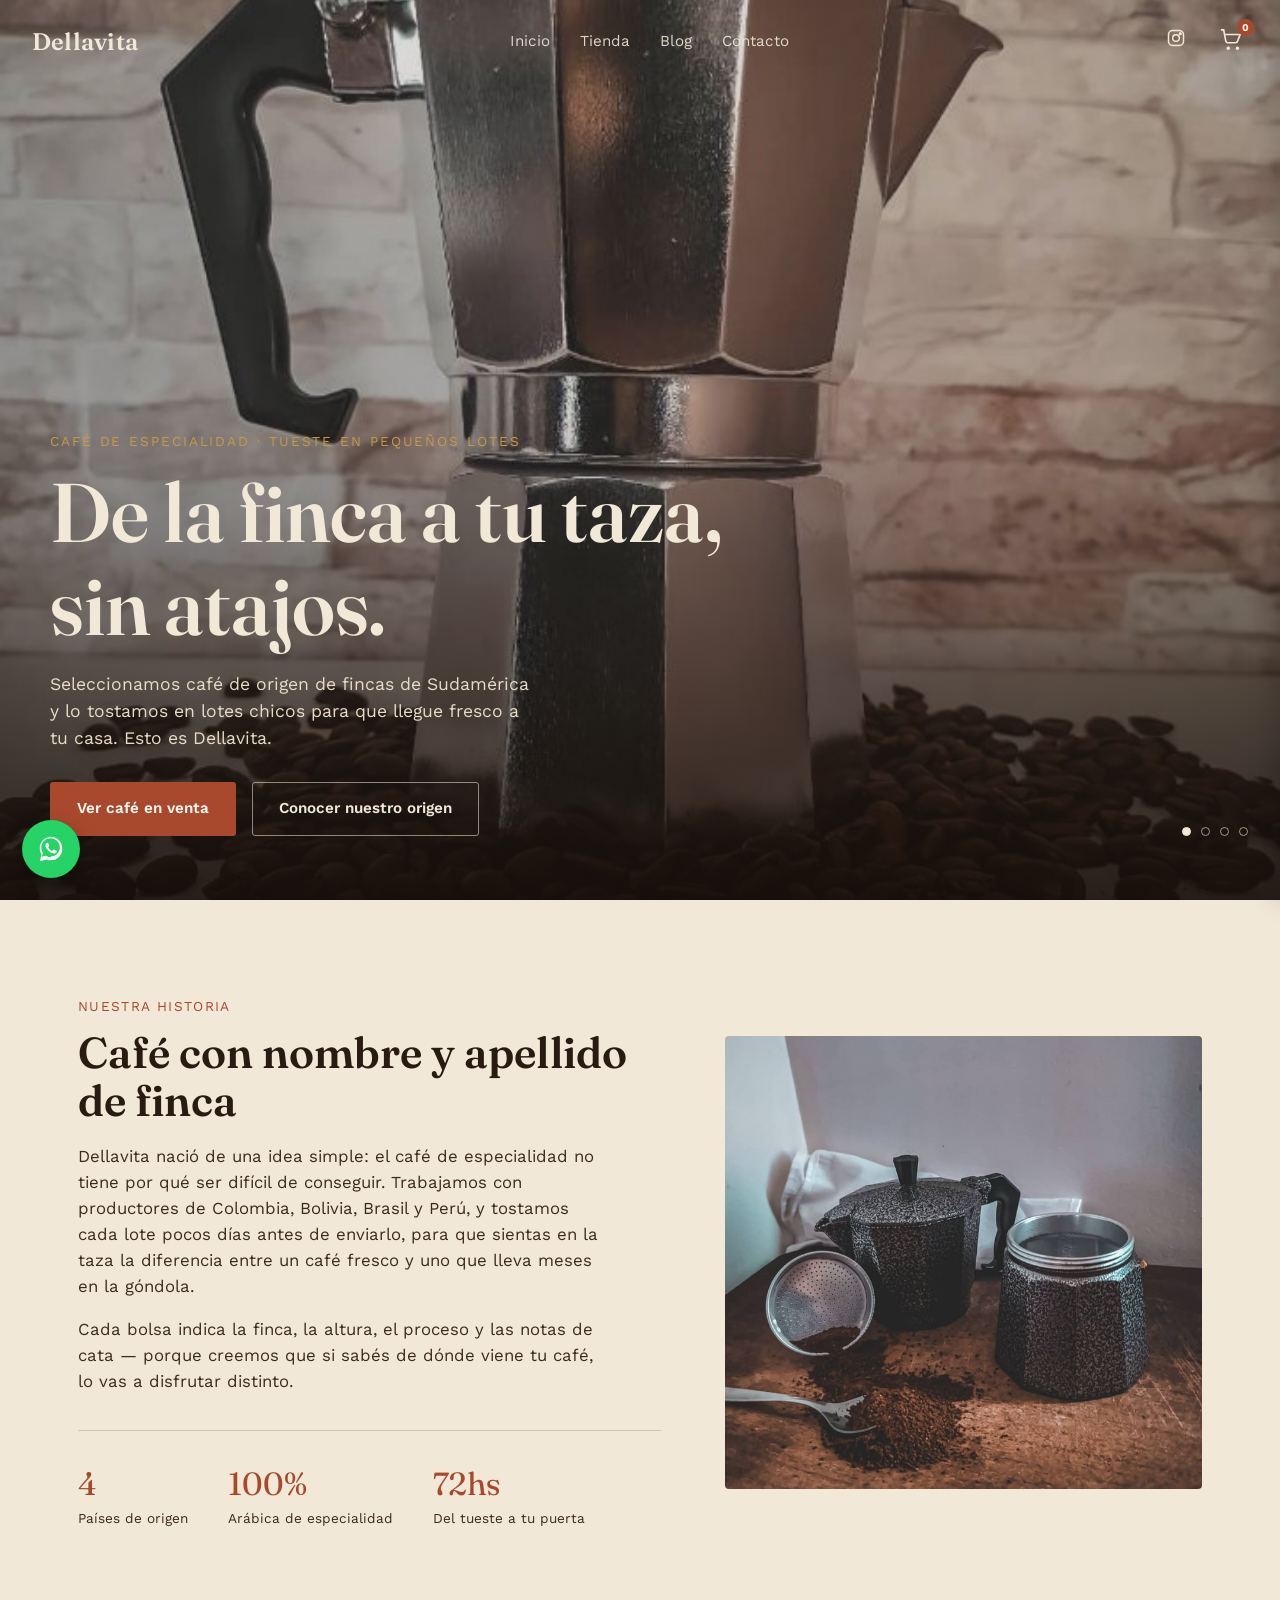
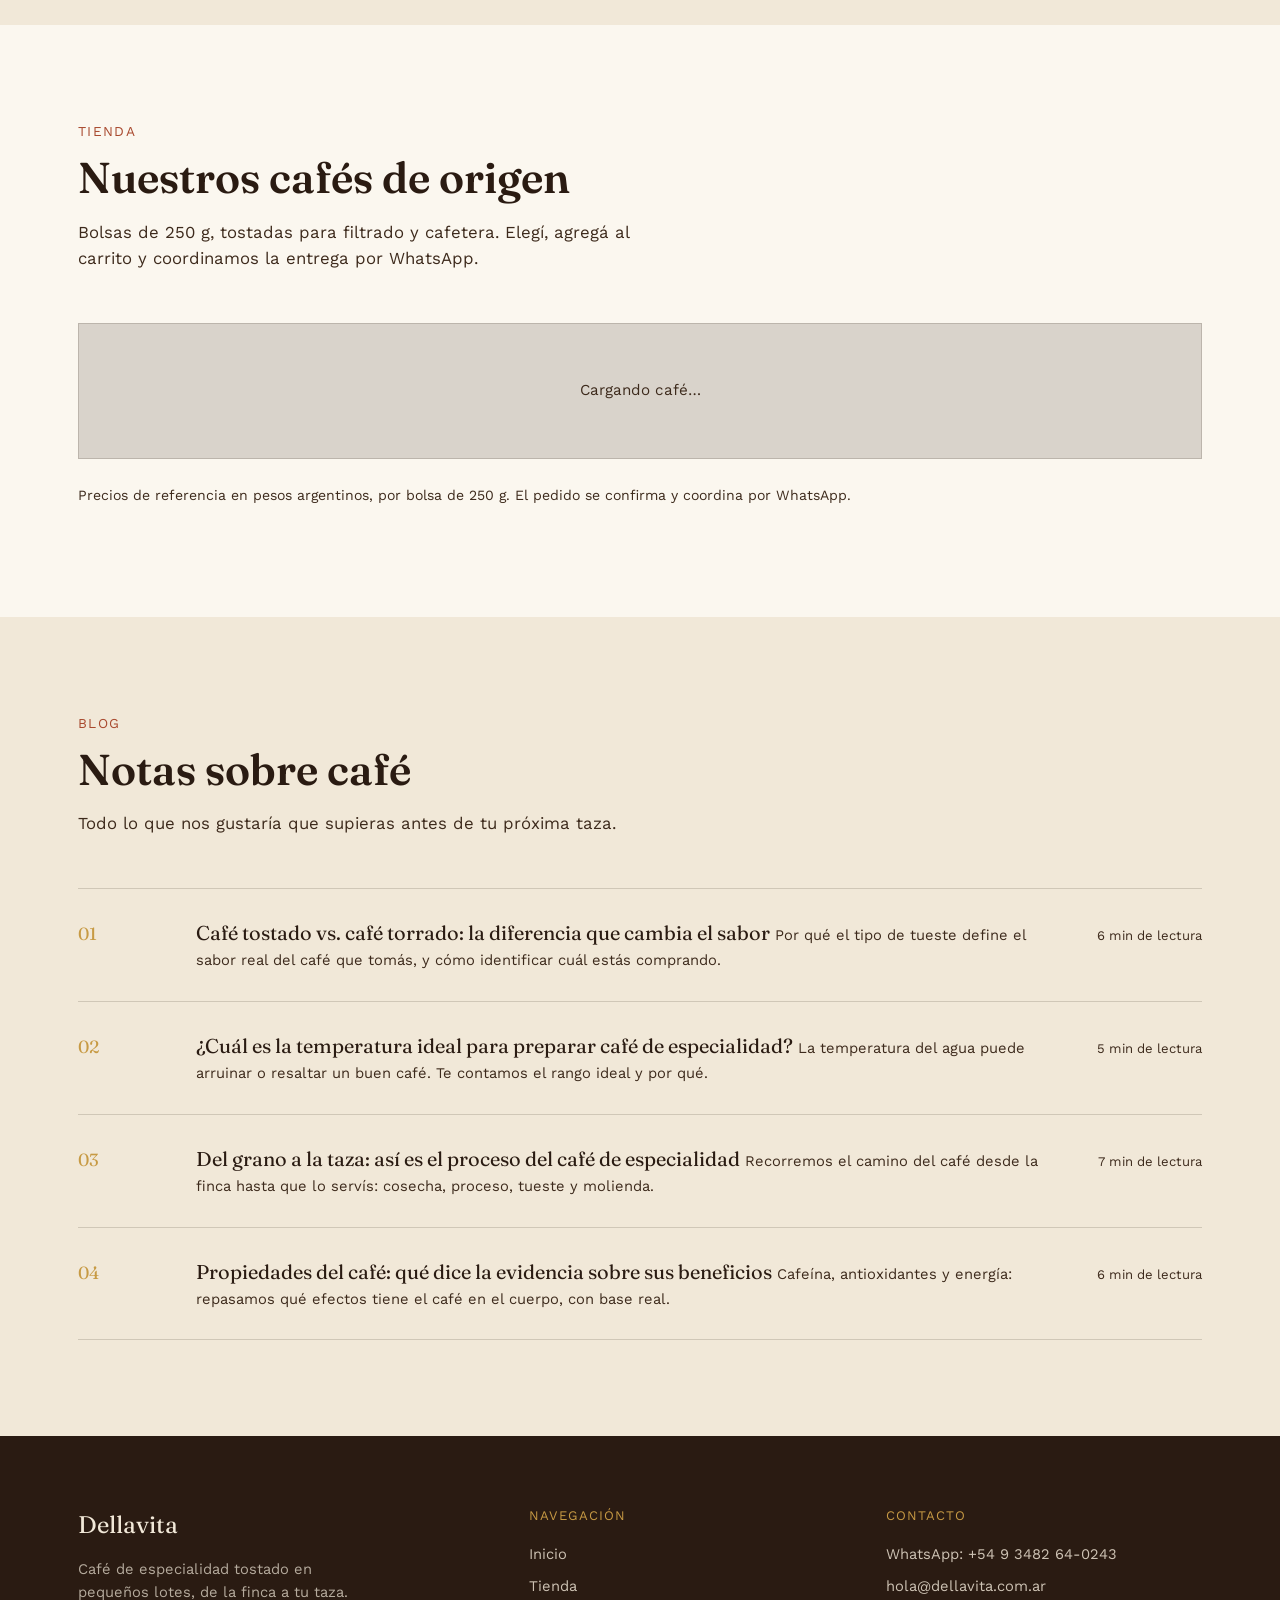
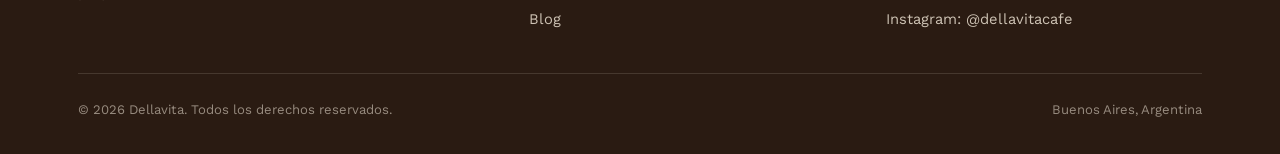
==== commit 6107f624: "Agrega panel de administración de la tienda (index.html)" ====
--- a/index.html
+++ b/index.html
@@ -127,98 +127,8 @@
       <p class="section-sub">Bolsas de 250 g, tostadas para filtrado y cafetera. Elegí, agregá al carrito y coordinamos la entrega por WhatsApp.</p>
     </div>
 
-    <div class="product-row">
-
-      <article class="product-card">
-        <span class="product-badge">Tueste medio</span>
-        <div class="product-art">
-          <svg viewBox="0 0 200 130" xmlns="http://www.w3.org/2000/svg">
-            <ellipse cx="60" cy="65" rx="26" ry="17" fill="#8C5A2E" transform="rotate(-15 60 65)"/>
-            <ellipse cx="100" cy="50" rx="26" ry="17" fill="#A8492E" transform="rotate(10 100 50)"/>
-            <ellipse cx="140" cy="70" rx="26" ry="17" fill="#8C5A2E" transform="rotate(-8 140 70)"/>
-          </svg>
-        </div>
-        <h3 class="product-name">Finca La Esperanza</h3>
-        <div class="product-origin">Huila, Colombia — 1.700 msnm</div>
-        <p class="product-notes">Notas a cacao, ciruela y caramelo. Cuerpo medio, acidez suave.</p>
-        <div class="product-foot">
-          <span class="product-price">$9.800</span>
-          <button class="add-btn" data-id="finca-la-esperanza" data-name="Finca La Esperanza (250 g)" data-price="9800">Agregar</button>
-        </div>
-      </article>
-
-      <article class="product-card">
-        <span class="product-badge">Tueste claro</span>
-        <div class="product-art">
-          <svg viewBox="0 0 200 130" xmlns="http://www.w3.org/2000/svg">
-            <ellipse cx="60" cy="60" rx="26" ry="17" fill="#C79A44" transform="rotate(-12 60 60)"/>
-            <ellipse cx="105" cy="75" rx="26" ry="17" fill="#A8492E" transform="rotate(14 105 75)"/>
-            <ellipse cx="145" cy="55" rx="26" ry="17" fill="#C79A44" transform="rotate(-6 145 55)"/>
-          </svg>
-        </div>
-        <h3 class="product-name">Alto Yungas</h3>
-        <div class="product-origin">Yungas, Bolivia — 1.900 msnm</div>
-        <p class="product-notes">Frutos rojos, panela y un final a té negro. Muy aromático.</p>
-        <div class="product-foot">
-          <span class="product-price">$10.500</span>
-          <button class="add-btn" data-id="alto-yungas" data-name="Alto Yungas (250 g)" data-price="10500">Agregar</button>
-        </div>
-      </article>
-
-      <article class="product-card">
-        <span class="product-badge">Tueste medio-oscuro</span>
-        <div class="product-art">
-          <svg viewBox="0 0 200 130" xmlns="http://www.w3.org/2000/svg">
-            <ellipse cx="60" cy="70" rx="26" ry="17" fill="#5A3A1C" transform="rotate(-10 60 70)"/>
-            <ellipse cx="102" cy="55" rx="26" ry="17" fill="#8C5A2E" transform="rotate(8 102 55)"/>
-            <ellipse cx="142" cy="72" rx="26" ry="17" fill="#5A3A1C" transform="rotate(-14 142 72)"/>
-          </svg>
-        </div>
-        <h3 class="product-name">Cerrado Dourado</h3>
-        <div class="product-origin">Cerrado Mineiro, Brasil — 1.100 msnm</div>
-        <p class="product-notes">Nuez, chocolate con leche y almendra tostada. Cuerpo alto.</p>
-        <div class="product-foot">
-          <span class="product-price">$9.200</span>
-          <button class="add-btn" data-id="cerrado-dourado" data-name="Cerrado Dourado (250 g)" data-price="9200">Agregar</button>
-        </div>
-      </article>
-
-      <article class="product-card">
-        <span class="product-badge">Tueste claro</span>
-        <div class="product-art">
-          <svg viewBox="0 0 200 130" xmlns="http://www.w3.org/2000/svg">
-            <ellipse cx="58" cy="55" rx="26" ry="17" fill="#C79A44" transform="rotate(-16 58 55)"/>
-            <ellipse cx="100" cy="70" rx="26" ry="17" fill="#5C6B47" transform="rotate(12 100 70)"/>
-            <ellipse cx="142" cy="55" rx="26" ry="17" fill="#C79A44" transform="rotate(-8 142 55)"/>
-          </svg>
-        </div>
-        <h3 class="product-name">Valle Sagrado</h3>
-        <div class="product-origin">Cusco, Perú — 1.800 msnm</div>
-        <p class="product-notes">Manzana verde, miel y un toque cítrico. Acidez brillante.</p>
-        <div class="product-foot">
-          <span class="product-price">$10.900</span>
-          <button class="add-btn" data-id="valle-sagrado" data-name="Valle Sagrado (250 g)" data-price="10900">Agregar</button>
-        </div>
-      </article>
-
-      <article class="product-card">
-        <span class="product-badge">Blend de la casa</span>
-        <div class="product-art">
-          <svg viewBox="0 0 200 130" xmlns="http://www.w3.org/2000/svg">
-            <ellipse cx="60" cy="62" rx="26" ry="17" fill="#A8492E" transform="rotate(-12 60 62)"/>
-            <ellipse cx="102" cy="58" rx="26" ry="17" fill="#8C5A2E" transform="rotate(10 102 58)"/>
-            <ellipse cx="144" cy="64" rx="26" ry="17" fill="#C79A44" transform="rotate(-6 144 64)"/>
-          </svg>
-        </div>
-        <h3 class="product-name">Blend Dellavita</h3>
-        <div class="product-origin">Mezcla de la casa</div>
-        <p class="product-notes">Chocolate, avellana y cítrico suave. Nuestro café de todos los días.</p>
-        <div class="product-foot">
-          <span class="product-price">$8.700</span>
-          <button class="add-btn" data-id="blend-dellavita" data-name="Blend Dellavita (250 g)" data-price="8700">Agregar</button>
-        </div>
-      </article>
-
+    <div class="product-row" id="product-row">
+      <p class="cart-empty">Cargando café…</p>
     </div>
     <p class="shop-note">Precios de referencia en pesos argentinos, por bolsa de 250 g. El pedido se confirma y coordina por WhatsApp.</p>
   </div>
